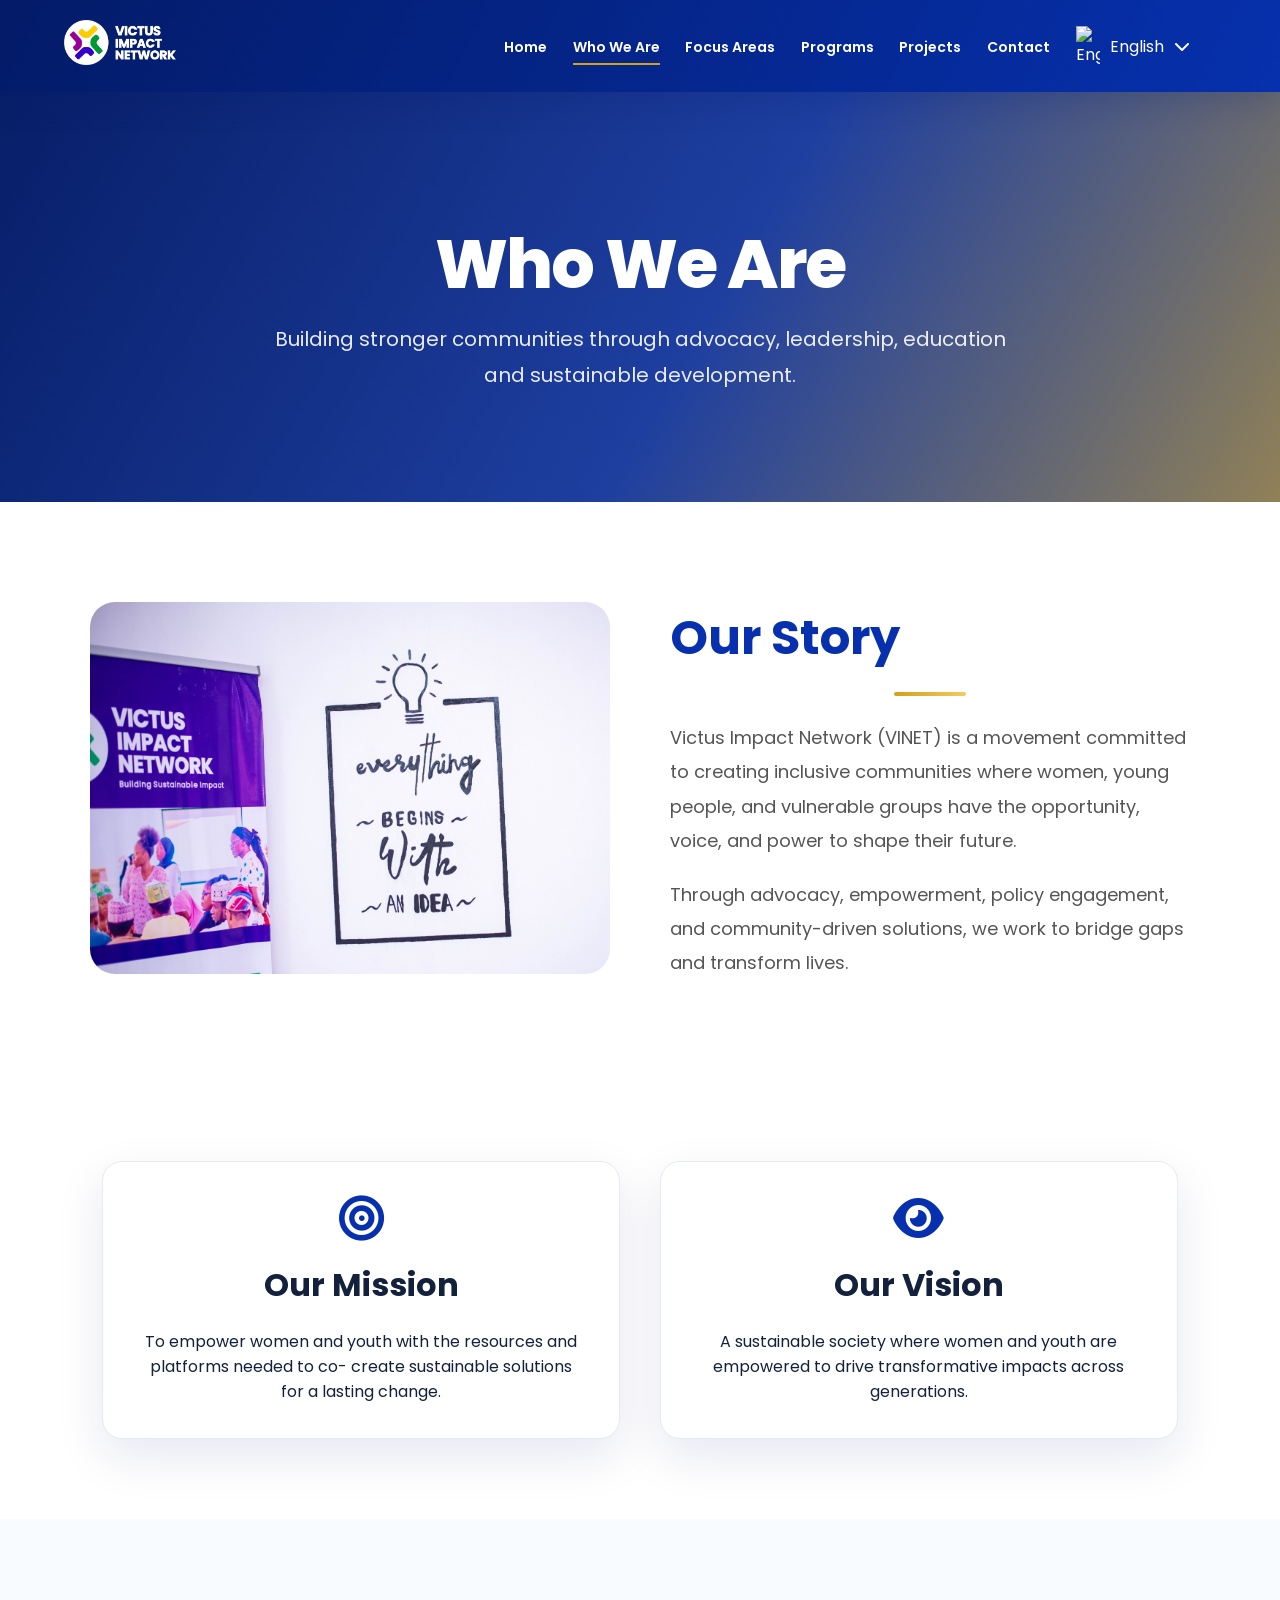
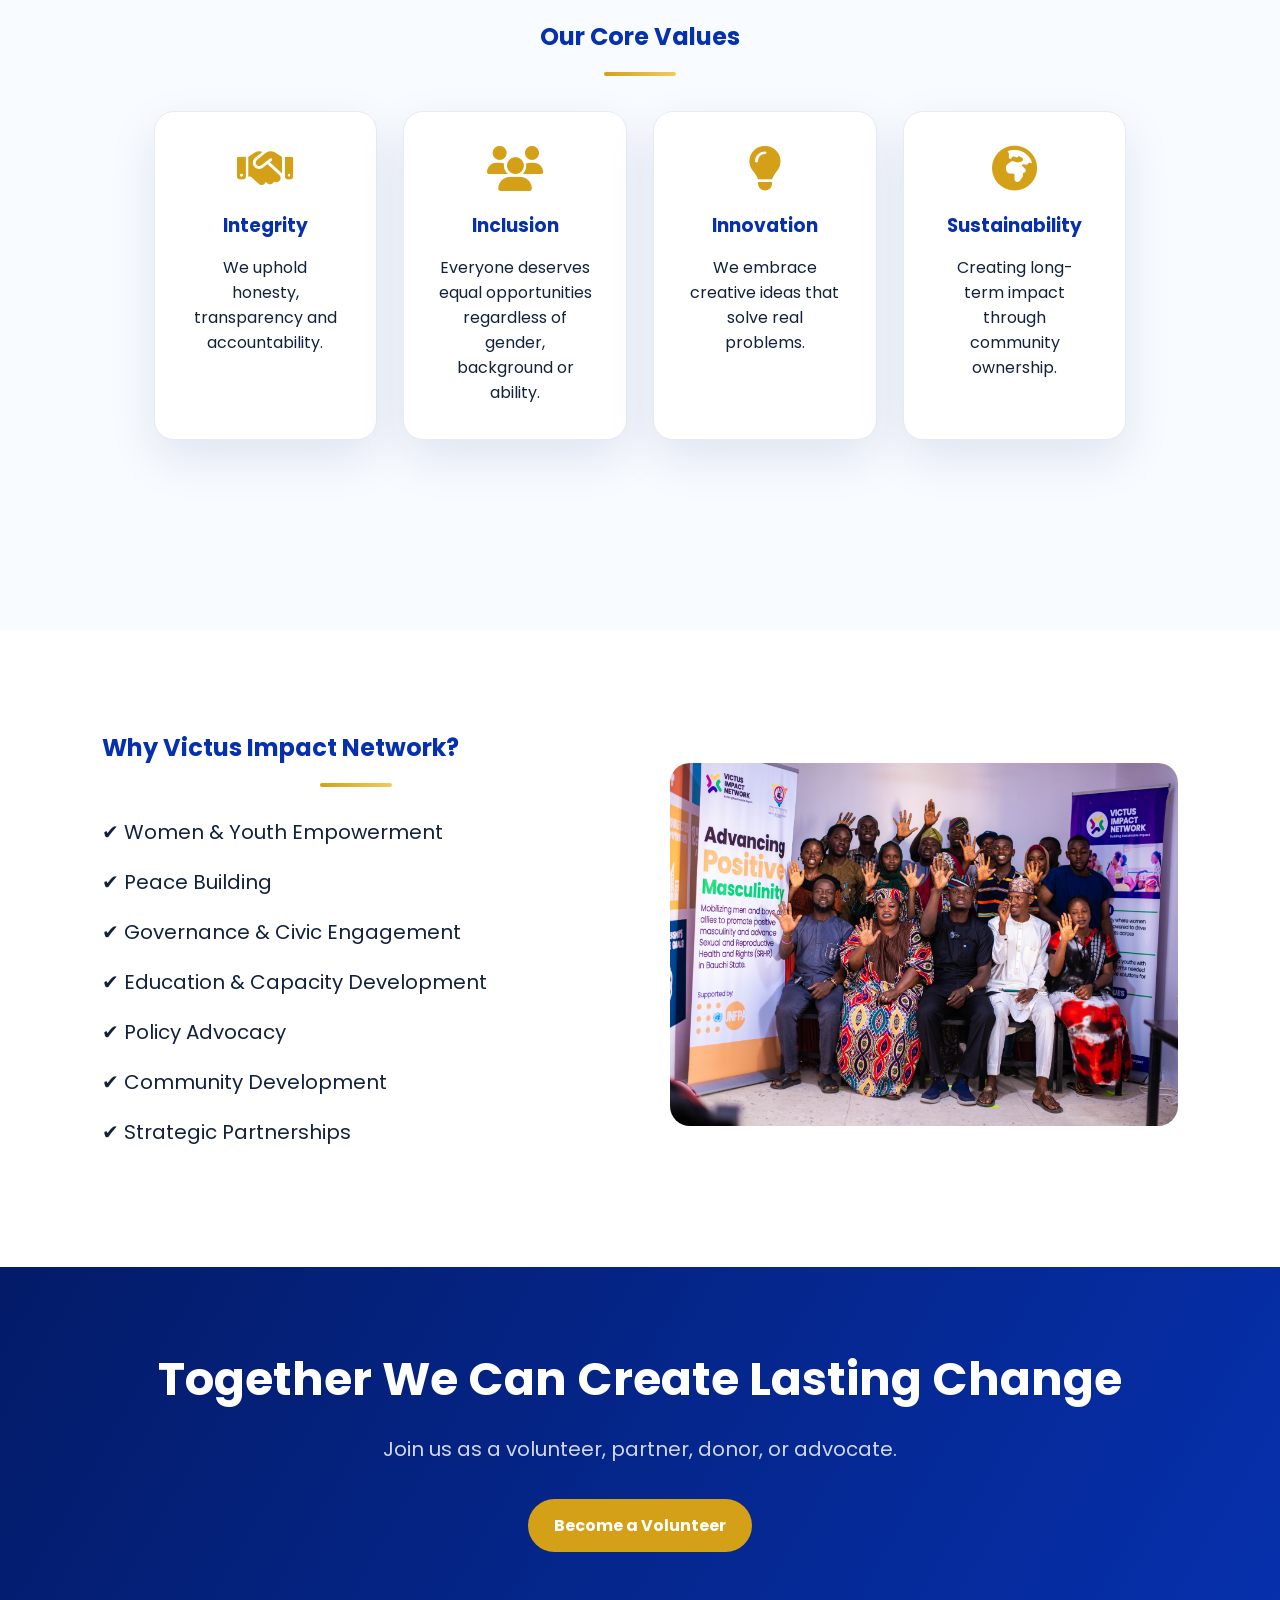
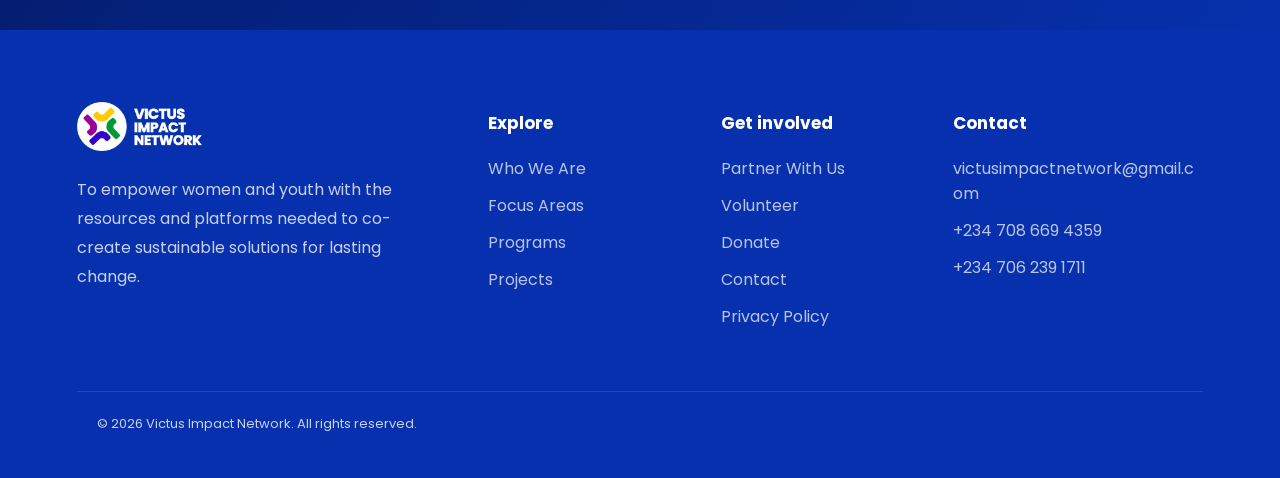
==== about.html @ b8416097 "Add files via upload" ====
<!DOCTYPE html>
<html lang="en">

<head>

<meta charset="UTF-8">

<meta name="viewport" content="width=device-width, initial-scale=1.0">

<title>About Us | Victus Impact Network</title>

<link rel="stylesheet" href="style.css">

<link rel="stylesheet"
href="https://cdnjs.cloudflare.com/ajax/libs/font-awesome/6.5.2/css/all.min.css">

<link href="https://fonts.googleapis.com/css2?family=Poppins:wght@300;400;500;600;700;800&display=swap" rel="stylesheet">

</head>

<body>

<!-- =======================
HEADER
======================= -->

<header>

<nav class="navbar">

<div class="logo">

<a href="index.html">
<img src="images/logo.png" alt="VINET Logo">
</a>

</div>

<ul class="nav-links">

<li><a href="index.html">Home</a></li>

<li><a href="about.html" class="active">Who We Are</a></li>

<li><a href="focus-area.html">Focus Areas</a></li>

<li><a href="programs.html">Programs</a></li>

<li><a href="project.html">Projects</a></li>

<li><a href="contact.html">Contact</a></li>

</ul>

<div class="language-selector">

<div class="current-language">

<img src="https://flagcdn.com/w40/gb.png" alt="English">

<span>English</span>

<i class="fa-solid fa-chevron-down"></i>

</div>

</div>

<div class="mobile-menu">

<span></span>

<span></span>

<span></span>

</div>

</nav>

</header>

<!-- =======================
PAGE HERO
======================= -->

<section class="page-hero">

<div class="hero-overlay">

<h1>Who We Are</h1>

<p>

Building stronger communities through advocacy,

leadership, education and sustainable development.

</p>

</div>

</section>


<section class="about-section">

<div class="about-container">

<div class="about-image">

<img src="images/story.jpg">

</div>

<div class="about-content">

<h2>Our Story</h2>

<div class="title-line"></div>

<p>

Victus Impact Network (VINET) is a movement committed to creating inclusive communities where women, young people, and vulnerable groups have the opportunity, voice, and power to shape their future.

</p>

<p>

Through advocacy, empowerment, policy engagement, and community-driven solutions, we work to bridge gaps and transform lives.

</div>

</div>

</section>

<!-- =======================
MISSION & VISION
======================= -->

<section class="mission-grid">

<div class="mission-card">

<i class="fa-solid fa-bullseye"></i>

<h3>Our Mission</h3>

<p>

To empower women and youth with the resources and platforms needed to co-
create sustainable solutions for a lasting change.

</p>

</div>

<div class="mission-card">

<i class="fa-solid fa-eye"></i>

<h3>Our Vision</h3>

<p>

A sustainable society where women and youth are empowered to drive 
transformative impacts across generations.
</p>

</div>

</section>

<!-- =======================
CORE VALUES
======================= -->

<section class="values">

<h2>Our Core Values</h2>

<div class="title-line"></div>

<div class="value-grid">

<div class="value-card">

<i class="fa-solid fa-handshake"></i>

<h3>Integrity</h3>

<p>

We uphold honesty,

transparency and accountability.

</p>

</div>

<div class="value-card">

<i class="fa-solid fa-users"></i>

<h3>Inclusion</h3>

<p>

Everyone deserves equal opportunities regardless of gender,

background or ability.

</p>

</div>

<div class="value-card">

<i class="fa-solid fa-lightbulb"></i>

<h3>Innovation</h3>

<p>

We embrace creative ideas that solve real problems.

</p>

</div>

<div class="value-card">

<i class="fa-solid fa-earth-africa"></i>

<h3>Sustainability</h3>

<p>

Creating long-term impact through community ownership.

</p>

</div>

</div>

</section>

<!-- =======================
WHY CHOOSE US
======================= -->

<section class="why-us">

<div class="why-left">

<h2>Why Victus Impact Network?</h2>

<div class="title-line"></div>

<ul>

<li>✔ Women & Youth Empowerment</li>

<li>✔ Peace Building</li>

<li>✔ Governance & Civic Engagement</li>

<li>✔ Education & Capacity Development</li>

<li>✔ Policy Advocacy</li>

<li>✔ Community Development</li>

<li>✔ Strategic Partnerships</li>

</ul>

</div>

<div class="why-right">

<img src="images/story2.jpg">

</div>

</section>

<!-- =======================
CALL TO ACTION
======================= -->

<section class="about-cta">

<h2>

Together We Can Create Lasting Change

</h2>

<p>

Join us as a volunteer, partner, donor,

or advocate.

</p>

<a href="volunteer.html" class="btn">

Become a Volunteer

</a>

</section>

<!-- FOOTER -->

<!-- Paste your existing footer here -->

<script src="script.js"></script>

</body>

</html>
---- style.css ----
*{

margin:0;
padding:0;
box-sizing:border-box;
font-family:Poppins,sans-serif;

}


body{

overflow-x:hidden;

}

.header{
    position: absolute;
    top: 0;
    left: 0;
    width: 100%;
    z-index: 1000;
}

.navbar{
    width: 100%;
    max-width: 1400px;
    margin: 0 auto;
    padding: 20px 40px;

    display: grid;
    grid-template-columns: 1fr auto 1fr;
    align-items: center;
    background-color: #0630AD;
  }

/* LOGO */

.logo{
    justify-self: start;
}

.logo img{
    width: 150px;
    height: auto;
    margin-left: 70px;
}

.nav-links{
    display: flex;
    justify-content: center;
    align-items: center;
    gap: 35px;

    list-style: none;
    margin: 0;
    padding: 0;

    justify-self: center;
}

.nav-links a{
    text-decoration: none;
    color: #fff;
    font-size: 17px;
    font-weight: 600;
    transition: .3s;
}

.nav-links a:hover{
    color: #D4A017;
}

.language-selector{
    justify-self: end;
    position: relative;
}

.current-language{

    display:flex;

    align-items:center;

    gap:10px;

    cursor:pointer;

    color:#fff;

}

.current-language img{

    width:24px;

}

.language-menu{

    position:absolute;

    top:45px;

    right:0;

    background:#fff;

    width:170px;

    border-radius:10px;

    display:none;

    overflow:hidden;

    box-shadow:0 10px 25px rgba(0,0,0,.15);

}

.language-menu.show{

    display:block;

}

.language-option{

    display:flex;

    align-items:center;

    gap:10px;

    padding:12px;

    cursor:pointer;

}

.language-option:hover{

    background:#f4f4f4;

}

.language-option img{

    width:24px;

}

/* MOBILE */

.mobile-menu{

    display:none;

    flex-direction:column;

    cursor:pointer;

    gap:5px;

}

.mobile-menu span{

    width:26px;

    height:3px;

    background:#fff;

}

@media (max-width: 992px){

    .navbar{
        display: flex;
        justify-content: space-between;
        align-items: center;
        padding: 15px 20px;
        position: relative;
    }

    /* Logo */

    .logo img{
        width: 65px;
        margin-left:20px;
    }

    /* Hide desktop navigation */

    .nav-links{
        display: none;

        position: absolute;
        top: 100%;
        left: 0;

        width: 100%;

        background: #0630AD;

        flex-direction: column;

        padding: 20px 0;

        gap: 20px;

        z-index: 999;

        margin-left: 40px;
    }

    .nav-links.show{
        display: flex;
    }

    .nav-links li{
        width: 100%;
        text-align: center;
    }

    .nav-links a{
        display: block;
        padding: 10px 0;
        color: white;
    }

    /* Right side */

    .right-nav{
        display: flex;
        align-items: center;
        gap: 15px;
    }

    .language-selector{
        position: relative;
    }

    .current-language{
        display: flex;
        align-items: center;
        gap: 6px;
        color: white;
        font-size: 15px;
    }

    .current-language img{
        width: 22px;
    }

    /* Hamburger */

    .mobile-menu{
        display: flex;
        flex-direction: column;
        gap: 5px;
        cursor: pointer;
    }

    .mobile-menu span{
        width: 28px;
        height: 3px;
        background: white;
        border-radius: 2px;
    }

}

/* HERO */

.hero{

height:100vh;
position:relative;
overflow:hidden;

}


.slide{

position:absolute;

width:100%;
height:100%;

background-size:cover;
background-position:center;

opacity:0;

transition:1s;

}


.slide.active{

opacity:1;

}


.overlay{

height:100%;
width:100%;

background:rgba(0,0,0,.4);

display:flex;
flex-direction:column;
justify-content:center;
align-items:center;

color:white;
text-align:center;

padding:20px;


}


.overlay h1{

font-size:70px;
max-width:700px;
margin-bottom:20px;


}


.overlay p{

font-size:22px;
max-width:650px;
margin-bottom:30px;

}


button{

padding:15px 60px;

border:none;

background:#f5a623;

font-size:18px;
border-radius:5px;

cursor:pointer;

}


.dots{

position:absolute;

bottom:30px;

left:50%;

transform:translateX(-50%);

display:flex;
gap:10px;

}


.dot{

width:15px;
height:15px;

background:white;

border-radius:50%;

opacity:.4;

}


.dot.active{

opacity:1;

}



/* PARTNERS */

.partners{

background:white;
padding:20px 0;

overflow:hidden;

}


.partners-track{

display:flex;

gap:100px;

width:max-content;

animation:scroll 20s linear infinite;

}


.partners-track img{

width:130px;
height:80px;
object-fit:contain;



}

.partner{

background:white;
padding:20px 0;

overflow:hidden;

}


.partner-track{

display:flex;

gap:100px;

width:max-content;

animation:scroll 20s linear infinite;

}


.partner-track img{

width:120px;
height:50px;
margin-top: 15px;
object-fit:contain;

}

.partne{

background:white;
padding:20px 0;

overflow:hidden;

}


.partne-track{

display:flex;

gap:100px;

width:max-content;

animation:scroll 20s linear infinite;

}


.partne-track img{

width:200px;
height:100px;

object-fit:contain;



}

@keyframes scroll{

0%{

transform:translateX(0);

}

100%{

transform:translateX(-50%);

}

}



@media(max-width:768px){

.navbar{

padding:20px;

}

.nav-links{

gap:10px;
font-size:12px;

}


.overlay h1{

font-size:42px;

}


.overlay p{

font-size:16px;

}


.center-logo img{
width:100px;
height: 40px;

}

}

/* MISSION + VISION */


.mission-vision{

padding:80px 30px;
background:#e6ecfd;

display:flex;
flex-direction:column;
gap:50px;

}

.mission-vision h1 {
    max-width: 900px;
    margin: 0 auto;
    font-size: 2.3rem;
    font-weight: 700;
    line-height: 1.3;
    color: #000;
    text-align: center;
}


.mv-card{

position:relative;

width:100%;
max-width:1100px;

margin:auto;

height:500px;

overflow:hidden;

border-radius:40px;

}


.mv-card img{

width:100%;
height:100%;

object-fit:cover;

display:block;

}


.mv-overlay{

position:absolute;

top:0;
left:0;

width:100%;
height:100%;

background:
linear-gradient(
rgba(0,0,0,.15),
rgba(0,0,0,.6)
);

display:flex;

flex-direction:column;

justify-content:flex-end;

padding:50px;

color:white;

}


.mv-overlay h2{

font-size:70px;
font-weight:700;

line-height:1;

margin-bottom:20px;

}


.green-line{

width:260px;
height:8px;

background:rgb(6, 48, 173);

margin-bottom:35px;

border-radius:10px;

}


.mv-overlay p{

font-size:24px;
max-width:700px;

line-height:1.6;

}


/* MOBILE */

@media(max-width:768px){

.mv-card{

height:380px;

border-radius:30px;

}

.mv-overlay{

padding:30px;

}

.mv-overlay h2{

font-size:45px;

}

.green-line{

width:120px;
height:6px;

}

.mv-overlay p{

font-size:18px;

}

}

*{
    margin:0;
    padding:0;
    box-sizing:border-box;
}

body{
    font-family:Arial, sans-serif;
}

/* PROGRAM THRUST */

.program-thrust{

background:rgb(6, 48, 173);

padding:100px 40px;

}


.program-header{

text-align:center;
margin-bottom:70px;

}


.program-header h1{

font-size:70px;
color:white;
font-weight:700;

}


.home-program-grid{

display:grid;

grid-template-columns:
repeat(auto-fit,minmax(250px,1fr));

gap:10px;

max-width:1300px;

margin:auto;

}


.home-program-card{

position:relative;

height:450px;

overflow:visible;

padding-bottom:60px;

}


.home-program-card img{

width:100%;
height:100%;
border-radius: 30px;

object-fit:cover;

display:block;

transition:.5s;

}


.home-program-card:hover img{

transform:scale(1.05);

}


.home-program-overlay{

position:absolute;

top:0;
left:0;

width:100%;
height:100%;
border-radius: 30px;

background:
linear-gradient(
rgba(0, 0, 0, 0.15),
rgba(148, 13, 202, 0.445)
);

display:flex;

flex-direction:column;

justify-content:center;
align-items:center;

text-align:center;

padding:30px;

color:white;

}

.home-program-overlay h2{

font-size:40px;
line-height:1.2;
font-weight:700;
border-color: black;
border-width: 10px;

margin-bottom:20px;

}


.small-line{

width:70px;
height:6px;

background:rgb(6, 48, 173);

border-radius:10px;

}


.home-program-icon{

position:absolute;

bottom:-45px;
left:50%;

transform:translateX(-50%);

width:95px;
height:95px;

border-radius:50%;

display:flex;
justify-content:center;
align-items:center;

font-size:40px;
color:white;

border:3px solid white;

z-index:20;

box-shadow:0 10px 25px rgba(0,0,0,.25);

animation:floatOnce 2.5s ease-in-out 1;

}

@keyframes floatOnce{

0%{

transform:
translateX(-50%)
translateY(40px);

opacity:0;

}

40%{

transform:
translateX(-50%)
translateY(-12px);

opacity:1;

}

70%{

transform:
translateX(-50%)
translateY(5px);

}

100%{

transform:
translateX(-50%)
translateY(0);

opacity:1;

}

}


.sky{

background:rgb(11, 96, 129);

}

.orange{

background:rgb(214, 101, 9);

}

.purple{

background:rgb(153, 14, 55);

}

.bluee{

background:rgb(1, 53, 1);

}



/* MOBILE */

@media(max-width:768px){

.program-thrust{

padding:80px 20px;

}

.program-header h1{

font-size:75px;

}

.program-card{

height:500px;

}

.program-overlay h2{

font-size:40px;

}

.program-icon{

width:75px;
height:75px;

font-size:30px;

}

}


/* =========================
    TEAM SECTION
========================== */

.team-section{
  padding:90px 0;
  background:#e6ecfd;
}

/* HEADER */

.section-header{
  text-align:center;
  max-width:700px;
  margin:0 auto 60px;
}

.sub-title{
  color:#f5a623;
  font-size:15px;
  font-weight:700;
  letter-spacing:2px;
  margin-bottom:12px;
}

.main-title{
  font-size:52px;
  font-weight:800;
  color:rgb(6, 48, 173);
  margin-bottom:15px;
}

.title-line{
  width:80px;
  height:4px;
  background:#f5a623;
  margin:0 auto 20px;
  border-radius:20px;
}

.section-description{
  color:black;
  line-height:1.8;
  font-size:17px;
}

/* =========================
    TEAM GRID
========================== */

.team-grid{
  display:grid;

  grid-template-columns:repeat(3, 1fr);

  gap:35px;
}

/* =========================
    TEAM CARD
========================== */

.team-card{

  background:#fff;

  padding:35px 25px;

  border:1.5px solid #e8e8e8;

  border-radius:18px;

  text-align:center;

  transition:0.4s ease;

  box-shadow:0 5px 20px rgba(0,0,0,0.03);
}

.team-card:hover{

  transform:translateY(-10px);

  border-color:#f5a623;

  box-shadow:0 15px 40px rgba(0,0,0,0.08);
}

/* =========================
    TEAM IMAGE
========================== */

.team-image{

  width:170px;
  height:170px;

  margin:0 auto 25px;

  border-radius:50%;

  overflow:hidden;

  border:5px solid #f1f1f1;

  transition:0.4s;
}

.team-card:hover .team-image{
  border-color:#f5a623;
}

.team-image img{

  width:100%;
  height:100%;

  object-fit:cover;

  transition:0.4s;
}

.team-card:hover img{
  transform:scale(1.08);
}

/* =========================
    TEAM TEXT
========================== */

.team-card h3{

  font-size:26px;

  font-weight:700;

  color:rgb(6, 48, 173);

  margin-bottom:10px;
}

.team-card p{

  color:#777;

  font-size:16px;
}

/* =========================
    RESPONSIVE DESIGN
========================== */

/* TABLETS */

@media(max-width:992px){

  .team-grid{

    grid-template-columns:repeat(2, 1fr);

  }

  .main-title{
    font-size:42px;
  }

}

/* MOBILE */

@media(max-width:768px){

  .team-section{
    padding:70px 0;
  }

  .team-grid{

    grid-template-columns:1fr;

    gap:20px;
  }

  .main-title{
    font-size:36px;
  }

  .section-description{
    font-size:15px;
    padding:0 10px;
  }

  .team-card{

    padding:30px 20px;
  }

  .team-image{

    width:140px;
    height:140px;
  }

  .team-card h3{
    font-size:22px;
  }

}

/* EXTRA SMALL DEVICES */

@media(max-width:480px){

  .main-title{
    font-size:30px;
  }

  .team-image{
    width:120px;
    height:120px;
  }

}

/* =========================
   IMPACT STATS
========================= */

.stats{
    padding: 80px 20px;
    background: #F9FAFB;
}
.section-title{
    text-align: center;
    font-size: 48px;
    font-weight: 700;
    color: #0630AD;
    margin-bottom: 20px;
}

.blue-line{
    width: 120px;
    height: 5px;
    background: #0630AD;
    border-radius: 10px;
    margin: 0 auto 60px auto;
}
.stats-grid{
    max-width: 1200px;
    margin: auto;

    display: grid;
    grid-template-columns: repeat(4, 1fr);
    gap: 30px;
}

.stat-box{
    text-align: center;
    color: black;
}

.stat-box h2{
    font-size: 4rem;
    font-weight: 700;
    color: rgb(1, 53, 1);
    margin-bottom: 10px;
}

.stat-box p{
    font-size: 18px;
    line-height: 1.5;
}
@media (max-width:768px){

    .stats h2{
        font-size:36px;
        margin-bottom:40px;
    }

}
@media(max-width:768px){

    .stats-grid{
        grid-template-columns: repeat(2, 1fr);
        gap: 25px;
    }

    .stat-box h2{
        font-size: 3rem;
    }

}

@media(max-width:480px){

    .stats-grid{
        grid-template-columns: 1fr;
    }

}

    /* FOOTER */

.footer{

background:rgb(6, 48, 173);

padding-top:100px;

color:white;

}


.footer-container{

display:grid;

grid-template-columns:
2fr 1fr 1fr 1fr;

gap:40px;

padding:0 60px 80px;

}


.footer-brand img{

width:140px;

margin-bottom:30px;

}


.footer-brand p{

font-size:18px;
line-height:1.6;

margin-bottom:30px;

max-width:500px;
justify-content: center;

}


.social-icons{

display:flex;

gap:15px;

margin-bottom:40px;

}


.social-icons a{

width:55px;
height:55px;

border:2px solid rgb(233, 229, 10);

border-radius:50%;

display:flex;
justify-content:center;
align-items:center;

text-decoration:none;

color:white;

font-size:22px;

transition:.3s;

}


.social-icons a:hover{

background:rgb(6, 48, 173);
color:white;

transform:translateY(-5px);

}


.footer-email{

display:inline-block;

font-size:18px;

margin-bottom:40px;

color:white;

}


.footer-address{

font-size:18px;

line-height:1.7;

}


.footer-links{

display:flex;

flex-direction:column;

gap:18px;

}


.footer-links h3{

color:white;

font-size:25px;

margin-bottom:20px;

}


.footer-links a{

text-decoration:none;

font-size:18px;

color:white;

transition:.3s;

}


.footer-links a:hover{

padding-left:10px;
color:black;

}


.footer-bottom{

border-top:1px solid #d5d5d5;

padding:20px;

text-align:center;

font-size:18px;

}



/* MOBILE */

@media(max-width:900px){

.footer-container{

grid-template-columns:1fr;

padding:0 30px 60px;

}


.footer-links h2{

font-size:32px;

}


.footer-links a{

font-size:20px;

}


.footer-brand p{

font-size:18px;

}

}

/* =========================
ABOUT HERO
========================= */

.page-hero{

height:60vh;

background:

linear-gradient(rgba(0,0,0,.55),rgba(0,0,0,.55)),
url(images/about-banner.jpg);

background-size:cover;

background-position:center;

display:flex;

justify-content:center;

align-items:center;

text-align:center;

color:white;

}

.hero-overlay h1{

font-size:65px;

font-weight:800;

margin-bottom:15px;

}

.hero-overlay p{

font-size:22px;

max-width:750px;

margin:auto;

line-height:1.7;

}

/* =========================
ABOUT
========================= */

.about-section{

padding:100px 8%;

}

.about-container{

display:grid;

grid-template-columns:1fr 1fr;

gap:60px;

align-items:center;

}

.about-image img{

width:100%;

border-radius:25px;

}

.about-content h2{

font-size:48px;

color:#0630AD;

margin-bottom:10px;

}

.about-content p{

margin-top:20px;

font-size:18px;

line-height:1.9;

color:#555;

}

/* =========================
MISSION
========================= */

.mission-grid{

padding:80px 8%;

display:grid;

grid-template-columns:repeat(2,1fr);

gap:40px;

}

.mission-card{

background:white;

padding:45px;

text-align:center;

border-radius:20px;

box-shadow:0 8px 30px rgba(0,0,0,.08);

transition:.4s;

}

.mission-card:hover{

transform:translateY(-10px);

}

.mission-card i{

font-size:45px;

color:#0630AD;

margin-bottom:20px;

}

.mission-card h3{

font-size:32px;

margin-bottom:20px;

}

/* =========================
VALUES
========================= */

.values{

padding:100px 8%;

background:#f8fbff;

text-align:center;

}

.value-grid{

display:grid;

grid-template-columns:repeat(4,1fr);

gap:30px;

margin-top:60px;

}

.value-card{

background:white;

padding:40px;

border-radius:20px;

transition:.4s;

}

.value-card:hover{

transform:translateY(-8px);

}

.value-card i{

font-size:45px;

color:#D4A017;

margin-bottom:20px;

}

.value-card h3{

margin-bottom:15px;

}

/* =========================
WHY US
========================= */

.why-us{

padding:100px 8%;

display:grid;

grid-template-columns:1fr 1fr;

gap:60px;

align-items:center;

}

.why-right img{

width:100%;

border-radius:20px;

}

.why-left ul{

margin-top:30px;

}

.why-left li{

font-size:20px;

margin-bottom:20px;

list-style:none;

}

/* =========================
CTA
========================= */

.about-cta{

padding:90px;

background:#0630AD;

color:white;

text-align:center;

}

.about-cta h2{

font-size:50px;

margin-bottom:20px;

}

.about-cta p{

font-size:20px;

margin-bottom:35px;

}

.about-cta .btn{

display:inline-block;

padding:16px 40px;

background:#D4A017;

color:white;

text-decoration:none;

border-radius:40px;

font-weight:600;

}

/* =========================
RESPONSIVE
========================= */

@media(max-width:992px){

.about-container,

.mission-grid,

.value-grid,

.why-us{

grid-template-columns:1fr;

}

.hero-overlay h1{

font-size:45px;

}

}

/* ===========================
FOCUS HERO
=========================== */

.focus-hero{

background:
linear-gradient(rgba(0,0,0,.55),rgba(0,0,0,.55)),
url(images/focus-banner.jpg);

background-size:cover;
background-position:center;

}

/* ===========================
INTRO
=========================== */

.focus-intro{

padding:100px 8%;
text-align:center;

}

.focus-intro h2{

font-size:48px;
color:#0630AD;

margin-bottom:20px;

}

.focus-intro p{

max-width:850px;

margin:auto;

font-size:19px;

line-height:1.8;

color:#666;

}

/* ===========================
FOCUS GRID
=========================== */

.focus-grid{

padding:80px 8%;

display:grid;

grid-template-columns:repeat(2,1fr);

gap:35px;

}

.focus-card{

background:white;

padding:50px;

border-radius:20px;

text-align:center;

box-shadow:0 8px 25px rgba(0,0,0,.08);

transition:.4s;

}

.focus-card:hover{

transform:translateY(-10px);

}

.focus-icon{

width:95px;
height:95px;

margin:auto;

background:#0630AD;

border-radius:50%;

display:flex;

justify-content:center;
align-items:center;

margin-bottom:25px;

}

.focus-icon i{

font-size:40px;

color:white;

}

.focus-card h3{

font-size:30px;

margin-bottom:20px;

color:#0630AD;

}

.focus-card p{

font-size:17px;

line-height:1.8;

color:#666;

}

/* ===========================
IMPACT
=========================== */

.focus-impact{

padding:100px 8%;

display:grid;

grid-template-columns:1fr 1fr;

gap:60px;

align-items:center;

}

.impact-left img{

width:100%;

border-radius:20px;

}

.impact-right h2{

font-size:46px;

color:#0630AD;

}

.impact-right p{

margin:30px 0;

line-height:1.8;

}

.impact-right ul{

padding-left:20px;

}

.impact-right li{

margin-bottom:15px;

font-size:18px;

}

/* ===========================
RESPONSIVE
=========================== */

@media(max-width:992px){

.focus-grid{

grid-template-columns:1fr;

}

.focus-impact{

grid-template-columns:1fr;

}

}

/*========================================
PROGRAM HERO
=========================================*/

.program-hero{
    height:65vh;
    background:
    linear-gradient(rgba(0,0,0,.55),rgba(0,0,0,.55)),
    url("images/program-banner.jpg");

    background-size:cover;
    background-position:center;
    background-repeat:no-repeat;

    display:flex;
    justify-content:center;
    align-items:center;
    text-align:center;

    color:#fff;
}

.program-hero .overlay{
    width:90%;
    max-width:900px;
}

.program-hero h1{

    font-size:60px;

    font-weight:700;

    margin-bottom:20px;
}

.program-hero p{

    font-size:22px;

    line-height:1.8;
}


/*========================================
INTRO
=========================================*/

.program-intro{

    padding:90px 8%;

    text-align:center;

    background:#fff;
}

.program-intro h2{

    font-size:46px;

    color:#0630AD;

    margin-bottom:15px;
}

.program-intro p{

    max-width:900px;

    margin:auto;

    color:#666;

    font-size:18px;

    line-height:1.9;
}


/*========================================
PROGRAM GRID
=========================================*/

.program-grid{

    width:90%;

    max-width:1300px;

    margin:auto;

    padding-bottom:100px;

    display:grid;

    grid-template-columns:repeat(3,1fr);

    gap:35px;
}


/*========================================
PROGRAM CARD
=========================================*/

.program-card{

    background:#fff;

    border-radius:18px;

    overflow:hidden;

    box-shadow:0 12px 35px rgba(0,0,0,.08);

    transition:.4s ease;
}

.program-card:hover{

    transform:translateY(-10px);

    box-shadow:0 20px 45px rgba(0,0,0,.15);
}

.program-card img{

    width:100%;

    height:240px;

    object-fit:cover;
}

.program-info{

    padding:30px;
}

.program-info h3{

    color:#0630AD;

    font-size:28px;

    margin-bottom:15px;
}

.program-info p{

    color:#666;

    line-height:1.8;

    font-size:16px;
}


/*========================================
WHY PROGRAMS
=========================================*/

.why-programs{

    width:90%;

    max-width:1300px;

    margin:100px auto;

    display:grid;

    grid-template-columns:1fr 1fr;

    gap:60px;

    align-items:center;
}

.why-image img{

    width:100%;

    border-radius:20px;
}

.why-text h2{

    font-size:45px;

    color:#0630AD;

    margin-bottom:15px;
}

.why-text p{

    margin:30px 0;

    line-height:1.9;

    color:#666;

    font-size:18px;
}

.why-text ul{

    list-style:none;

    padding:0;
}

.why-text li{

    margin-bottom:20px;

    font-size:18px;

    color:#444;
}

.why-text i{

    color:#D4A017;

    margin-right:10px;
}


/*========================================
CTA
=========================================*/

.program-cta{

    background:#0630AD;

    padding:90px 20px;

    text-align:center;

    color:#fff;
}

.program-cta h2{

    font-size:48px;

    margin-bottom:20px;
}

.program-cta p{

    font-size:20px;

    margin-bottom:40px;

    line-height:1.8;
}

.cta-btn{

    display:inline-block;

    background:#D4A017;

    color:#fff;

    text-decoration:none;

    padding:16px 40px;

    border-radius:50px;

    font-size:17px;

    font-weight:600;

    transition:.3s;
}

.cta-btn:hover{

    background:#b8860b;

    transform:translateY(-3px);
}


/*========================================
TITLE LINE
=========================================*/

.title-line{

    width:90px;

    height:4px;

    background:#D4A017;

    margin:20px auto 40px;

    border-radius:20px;
}


/*========================================
TABLET
=========================================*/

@media(max-width:992px){

.program-grid{

grid-template-columns:repeat(2,1fr);

}

.why-programs{

grid-template-columns:1fr;

}

.program-hero h1{

font-size:46px;

}

.program-hero p{

font-size:18px;

}

}


/*========================================
PHONE
=========================================*/

@media(max-width:768px){

.program-grid{

grid-template-columns:1fr;

gap:25px;

}

.program-intro{

padding:70px 20px;

}

.program-intro h2{

font-size:34px;

}

.program-card img{

height:220px;

}

.program-info{

padding:25px;

}

.program-info h3{

font-size:24px;

}

.program-hero{

height:55vh;

}

.program-hero h1{

font-size:36px;

}

.program-hero p{

font-size:16px;

}

.why-programs{

margin:70px auto;

gap:35px;

}

.why-text h2{

font-size:34px;

}

.program-cta{

padding:70px 20px;

}

.program-cta h2{

font-size:34px;

}

.program-cta p{

font-size:17px;

}

}

/*==================================================
PROJECT HERO
==================================================*/

.project-hero{

    height:65vh;

    background:
    linear-gradient(rgba(0,0,0,.60),rgba(0,0,0,.60)),
    url("images/projects-banner.jpg");

    background-size:cover;
    background-position:center;
    background-repeat:no-repeat;

    display:flex;
    justify-content:center;
    align-items:center;

    text-align:center;

    color:#fff;
}

.project-hero h1{

    font-size:65px;
    font-weight:700;

    margin-bottom:20px;
}

.project-hero p{

    font-size:22px;
    max-width:700px;
    line-height:1.8;
}


/*==================================================
INTRODUCTION
==================================================*/

.project-intro{

    padding:90px 8%;

    text-align:center;

    background:#fff;
}

.project-intro h2{

    font-size:46px;

    color:#0630AD;

    margin-bottom:15px;
}

.project-intro p{

    max-width:850px;

    margin:auto;

    line-height:1.9;

    color:#666;

    font-size:18px;
}


/*==================================================
FILTER BUTTONS
==================================================*/

.project-filter{

    display:flex;

    justify-content:center;

    gap:20px;

    flex-wrap:wrap;

    margin-bottom:70px;
}

.project-filter button{

    border:none;

    padding:14px 28px;

    border-radius:40px;

    cursor:pointer;

    font-size:16px;

    background:#f1f1f1;

    transition:.3s;
}

.project-filter button:hover{

    background:#0630AD;

    color:white;
}

.project-filter .active{

    background:#0630AD;

    color:#fff;
}


/*==================================================
PROJECT GRID
==================================================*/

.project-grid{

    width:90%;

    max-width:1350px;

    margin:auto;

    display:grid;

    grid-template-columns:repeat(auto-fit,minmax(350px,1fr));

    gap:35px;

    padding-bottom:100px;
}


/*==================================================
PROJECT CARD
==================================================*/

.project-card{

    background:#fff;

    border-radius:18px;

    overflow:hidden;

    box-shadow:0 15px 35px rgba(0,0,0,.08);

    transition:.4s;
}

.project-card:hover{

    transform:translateY(-12px);

    box-shadow:0 20px 50px rgba(0,0,0,.15);
}

.project-card img{

    width:100%;

    height:250px;

    object-fit:cover;
}

.project-info{

    padding:30px;
}

.project-info h3{

    margin:20px 0 15px;

    color:#0630AD;

    font-size:28px;
}

.project-info p{

    color:#666;

    line-height:1.8;
}

.project-footer{

    display:flex;

    justify-content:space-between;

    margin-top:30px;

    color:#777;

    font-size:15px;
}


/*==================================================
BADGES
==================================================*/

.badge{

    display:inline-block;

    padding:8px 18px;

    border-radius:30px;

    font-size:14px;

    font-weight:600;

    color:white;
}

.completed{

    background:#28a745;
}

.ongoing{

    background:#007bff;
}

.upcoming{

    background:#D4A017;
}


/*==================================================
SUCCESS STORY
==================================================*/

.success-story{

    width:90%;

    max-width:1350px;

    margin:100px auto;

    display:grid;

    grid-template-columns:1fr 1fr;

    gap:60px;

    align-items:center;
}

.story-image img{

    width:100%;

    border-radius:20px;

    box-shadow:0 15px 35px rgba(0,0,0,.12);
}

.story-text h2{

    font-size:45px;

    color:#0630AD;
}

.story-text h3{

    margin:25px 0;

    color:#D4A017;

    font-size:30px;
}

.story-text p{

    line-height:1.9;

    color:#666;

    margin-bottom:30px;
}

.story-text ul{

    list-style:none;

    padding:0;
}

.story-text li{

    margin-bottom:18px;

    font-size:18px;

    color:#444;
}


/*==================================================
IMPACT SECTION
==================================================*/

.project-impact{

    background:#0630AD;

    color:white;

    padding:90px 8%;

    display:grid;

    grid-template-columns:repeat(4,1fr);

    gap:30px;

    text-align:center;
}

.impact-box{

    background:rgba(255,255,255,.08);

    padding:40px 20px;

    border-radius:18px;
}

.impact-box h2{

    font-size:50px;

    color:#D4A017;

    margin-bottom:15px;
}

.impact-box p{

    font-size:18px;
}


/*==================================================
CTA
==================================================*/

.project-cta{

    text-align:center;

    padding:100px 20px;

    background:#fff;
}

.project-cta h2{

    font-size:48px;

    color:#0630AD;

    margin-bottom:20px;
}

.project-cta p{

    font-size:20px;

    color:#666;

    margin-bottom:40px;
}

.project-cta a{

    display:inline-block;

    padding:18px 45px;

    background:#0630AD;

    color:#fff;

    border-radius:50px;

    text-decoration:none;

    font-size:18px;

    transition:.3s;
}

.project-cta a:hover{

    background:#D4A017;
}


/*==================================================
TITLE LINE
==================================================*/

.title-line{

    width:90px;

    height:4px;

    background:#D4A017;

    margin:20px auto 40px;

    border-radius:20px;
}


/*==================================================
TABLET
==================================================*/

@media(max-width:992px){

.project-grid{

grid-template-columns:repeat(2,1fr);

}

.success-story{

grid-template-columns:1fr;

}

.project-impact{

grid-template-columns:repeat(2,1fr);

}

.project-hero h1{

font-size:48px;

}

}


/*==================================================
PHONE
==================================================*/

@media(max-width:768px){

.project-grid{

grid-template-columns:1fr;

}

.project-filter{

gap:10px;

padding:0 15px;

}

.project-filter button{

padding:12px 20px;

font-size:14px;

}

.project-impact{

grid-template-columns:1fr;

}

.project-hero{

height:55vh;

}

.project-hero h1{

font-size:38px;

}

.project-hero p{

font-size:17px;

}

.project-intro{

padding:70px 20px;

}

.project-intro h2{

font-size:34px;

}

.story-text h2{

font-size:34px;

}

.project-cta h2{

font-size:34px;

}

}

/*=========================================
NEWS HERO
=========================================*/

.news-hero{
    height:60vh;
    background:
    linear-gradient(rgba(0,0,0,.6),rgba(0,0,0,.6)),
    url("images/news-banner.jpg");

    background-size:cover;
    background-position:center;
    display:flex;
    justify-content:center;
    align-items:center;
    text-align:center;
    color:#fff;
}

.news-hero h1{
    font-size:60px;
    font-weight:700;
    margin-bottom:20px;
}

.news-hero p{
    font-size:20px;
    max-width:700px;
    margin:auto;
    line-height:1.8;
}

/*=========================================
FEATURED NEWS
=========================================*/

.featured-news{
    width:90%;
    max-width:1300px;
    margin:90px auto;
    display:grid;
    grid-template-columns:1.2fr 1fr;
    gap:50px;
    align-items:center;
}

.featured-image img{
    width:100%;
    border-radius:20px;
    box-shadow:0 15px 40px rgba(0,0,0,.15);
}

.featured-content{
    padding:20px;
}

.news-date{
    display:inline-block;
    background:#D4A017;
    color:#fff;
    padding:8px 18px;
    border-radius:30px;
    font-size:14px;
    margin-bottom:20px;
}

.featured-content h2{
    font-size:40px;
    color:#0630AD;
    margin-bottom:20px;
    line-height:1.4;
}

.featured-content p{
    font-size:17px;
    line-height:1.9;
    color:#666;
}

/*=========================================
LATEST NEWS
=========================================*/

.latest-news{
    width:90%;
    max-width:1300px;
    margin:100px auto;
    text-align:center;
}

.latest-news h2{
    font-size:46px;
    color:#0630AD;
    margin-bottom:10px;
}

.news-grid{
    margin-top:60px;
    display:grid;
    grid-template-columns:repeat(3,1fr);
    gap:35px;
}

/*=========================================
NEWS CARD
=========================================*/

.news-card{
    background:#fff;
    border-radius:18px;
    overflow:hidden;
    box-shadow:0 12px 30px rgba(0,0,0,.08);
    transition:.4s;
}

.news-card:hover{
    transform:translateY(-10px);
    box-shadow:0 20px 45px rgba(0,0,0,.15);
}

.news-card img{
    width:100%;
    height:240px;
    object-fit:cover;
}

.news-content{
    padding:30px;
    text-align:left;
}

.news-content span{
    color:#D4A017;
    font-size:14px;
    font-weight:600;
}

.news-content h3{
    margin:15px 0;
    font-size:25px;
    color:#0630AD;
}

.news-content p{
    line-height:1.8;
    color:#666;
}

/*=========================================
NEWSLETTER
=========================================*/

.newsletter-news{
    margin:120px auto;
    width:90%;
    max-width:900px;
    background:#0630AD;
    border-radius:20px;
    padding:70px;
    text-align:center;
    color:#fff;
}

.newsletter-news h2{
    font-size:42px;
    margin-bottom:20px;
}

.newsletter-news p{
    font-size:18px;
    line-height:1.8;
    margin-bottom:40px;
}

.newsletter-news form{
    display:flex;
    justify-content:center;
    flex-wrap:wrap;
    gap:15px;
}

.newsletter-news input{
    width:420px;
    max-width:100%;
    padding:16px 20px;
    border:none;
    border-radius:50px;
    font-size:16px;
    outline:none;
}

.newsletter-news button{
    padding:16px 35px;
    background:#D4A017;
    color:#fff;
    border:none;
    border-radius:50px;
    cursor:pointer;
    font-size:16px;
    transition:.3s;
}

.newsletter-news button:hover{
    background:#b8860b;
}

/*=========================================
TITLE LINE
=========================================*/

.title-line{
    width:90px;
    height:4px;
    background:#D4A017;
    margin:20px auto;
    border-radius:20px;
}

/*=========================================
TABLET
=========================================*/

@media(max-width:992px){

.featured-news{
    grid-template-columns:1fr;
}

.news-grid{
    grid-template-columns:repeat(2,1fr);
}

.news-hero h1{
    font-size:46px;
}

.featured-content h2{
    font-size:34px;
}

}

/*=========================================
MOBILE
=========================================*/

@media(max-width:768px){

.news-hero{
    height:50vh;
}

.news-hero h1{
    font-size:36px;
}

.news-hero p{
    font-size:16px;
    padding:0 20px;
}

.featured-news{
    margin:70px auto;
}

.news-grid{
    grid-template-columns:1fr;
}

.latest-news h2{
    font-size:34px;
}

.news-card img{
    height:220px;
}

.news-content h3{
    font-size:22px;
}

.newsletter-news{
    padding:50px 25px;
}

.newsletter-news h2{
    font-size:32px;
}

.newsletter-news p{
    font-size:16px;
}

.newsletter-news form{
    flex-direction:column;
}

.newsletter-news input{
    width:100%;
}

.newsletter-news button{
    width:100%;
}

}

/*====================================================
EVENTS HERO
====================================================*/

.events-hero{

    height:65vh;

    background:
    linear-gradient(rgba(0,0,0,.60),rgba(0,0,0,.60)),
    url("images/events-banner.jpg");

    background-size:cover;
    background-position:center;
    background-repeat:no-repeat;

    display:flex;
    justify-content:center;
    align-items:center;

    text-align:center;

    color:#fff;
}

.events-hero h1{

    font-size:65px;

    font-weight:700;

    margin-bottom:20px;

}

.events-hero p{

    font-size:20px;

    max-width:700px;

    margin:auto;

    line-height:1.8;

}


/*====================================================
FEATURED EVENT
====================================================*/

.featured-event{

    width:90%;

    max-width:1300px;

    margin:100px auto;

    display:grid;

    grid-template-columns:1fr 1fr;

    gap:60px;

    align-items:center;

}

.event-image img{

    width:100%;

    border-radius:20px;

    box-shadow:0 15px 40px rgba(0,0,0,.12);

}

.event-details h2{

    font-size:42px;

    color:#0630AD;

    margin:20px 0;

}

.event-date{

    display:inline-block;

    background:#D4A017;

    color:#fff;

    padding:10px 20px;

    border-radius:30px;

    font-weight:600;

}

.event-details p{

    line-height:1.9;

    color:#666;

    margin-bottom:25px;

}

.event-details ul{

    list-style:none;

    padding:0;

    margin-bottom:35px;

}

.event-details li{

    margin-bottom:18px;

    font-size:17px;

    color:#444;

}

.event-details i{

    color:#0630AD;

    margin-right:12px;

}

.event-btn{

    display:inline-block;

    padding:16px 35px;

    background:#0630AD;

    color:#fff;

    text-decoration:none;

    border-radius:50px;

    transition:.3s;

}

.event-btn:hover{

    background:#D4A017;

}


/*====================================================
UPCOMING EVENTS
====================================================*/

.upcoming-events{

    width:90%;

    max-width:1300px;

    margin:100px auto;

    text-align:center;

}

.upcoming-events h2{

    font-size:46px;

    color:#0630AD;

}

.events-grid{

    display:grid;

    grid-template-columns:repeat(3,1fr);

    gap:35px;

    margin-top:60px;

}


/*====================================================
EVENT CARD
====================================================*/

.event-card{

    background:#fff;

    padding:40px 30px;

    border-radius:20px;

    box-shadow:0 12px 35px rgba(0,0,0,.08);

    transition:.4s;

    position:relative;

}

.event-card:hover{

    transform:translateY(-10px);

    box-shadow:0 20px 45px rgba(0,0,0,.15);

}

.event-day{

    width:90px;

    height:90px;

    background:#0630AD;

    color:#fff;

    border-radius:18px;

    display:flex;

    flex-direction:column;

    justify-content:center;

    align-items:center;

    margin:auto;

    font-size:30px;

    font-weight:700;

}

.event-day span{

    font-size:15px;

    margin-top:5px;

}

.event-card h3{

    margin:30px 0 15px;

    color:#0630AD;

    font-size:28px;

}

.event-card p{

    color:#666;

    line-height:1.8;

}


/*====================================================
TIMELINE
====================================================*/

.timeline-section{

    width:90%;

    max-width:1100px;

    margin:120px auto;

    text-align:center;

}

.timeline-section h2{

    font-size:46px;

    color:#0630AD;

}

.timeline{

    position:relative;

    margin-top:70px;

}

.timeline::before{

    content:"";

    position:absolute;

    left:120px;

    top:0;

    width:4px;

    height:100%;

    background:#D4A017;

}

.timeline-item{

    display:flex;

    gap:40px;

    margin-bottom:60px;

    align-items:flex-start;

}

.timeline-year{

    width:120px;

    font-size:24px;

    font-weight:700;

    color:#0630AD;

}

.timeline-content{

    background:#fff;

    flex:1;

    text-align:left;

    padding:30px;

    border-radius:18px;

    box-shadow:0 8px 30px rgba(0,0,0,.08);

}

.timeline-content h3{

    color:#0630AD;

    margin-bottom:15px;

}

.timeline-content p{

    color:#666;

    line-height:1.8;

}


/*====================================================
CTA
====================================================*/

.events-cta{

    background:#0630AD;

    padding:90px 20px;

    text-align:center;

    color:#fff;

}

.events-cta h2{

    font-size:48px;

    margin-bottom:20px;

}

.events-cta p{

    font-size:19px;

    margin-bottom:40px;

}

.events-cta a{

    display:inline-block;

    background:#D4A017;

    color:#fff;

    text-decoration:none;

    padding:18px 40px;

    border-radius:50px;

    transition:.3s;

}

.events-cta a:hover{

    background:#b8860b;

}


/*====================================================
TITLE LINE
====================================================*/

.title-line{

    width:90px;

    height:4px;

    background:#D4A017;

    margin:20px auto 40px;

    border-radius:20px;

}


/*====================================================
TABLET
====================================================*/

@media(max-width:992px){

.featured-event{

grid-template-columns:1fr;

}

.events-grid{

grid-template-columns:repeat(2,1fr);

}

.timeline::before{

left:60px;

}

.timeline-year{

width:60px;

}

}


/*====================================================
MOBILE
====================================================*/

@media(max-width:768px){

.events-hero{

height:50vh;

}

.events-hero h1{

font-size:40px;

}

.events-hero p{

font-size:16px;

padding:0 20px;

}

.events-grid{

grid-template-columns:1fr;

}

.featured-event{

margin:70px auto;

gap:40px;

}

.event-details h2{

font-size:32px;

}

.timeline::before{

display:none;

}

.timeline-item{

flex-direction:column;

gap:20px;

}

.timeline-year{

width:auto;

}

.timeline-content{

text-align:center;

}

.events-cta h2{

font-size:34px;

}

.events-cta p{

font-size:17px;

}

}

/*==================================================
GALLERY HERO
==================================================*/

.gallery-hero{

    height:60vh;

    background:
    linear-gradient(rgba(0,0,0,.60),rgba(0,0,0,.60)),
    url("images/gallery-banner.jpg");

    background-size:cover;
    background-position:center;
    background-repeat:no-repeat;

    display:flex;
    justify-content:center;
    align-items:center;
    text-align:center;

    color:#fff;

}

.gallery-hero h1{

    font-size:65px;
    font-weight:700;
    margin-bottom:20px;

}

.gallery-hero p{

    font-size:20px;
    max-width:700px;
    margin:auto;
    line-height:1.8;

}


/*==================================================
INTRO
==================================================*/

.gallery-intro{

    width:90%;
    max-width:900px;

    margin:90px auto;

    text-align:center;

}

.gallery-intro h2{

    font-size:48px;
    color:#0630AD;
    margin-bottom:15px;

}

.gallery-intro p{

    font-size:18px;
    color:#666;
    line-height:1.9;

}


/*==================================================
FILTER BUTTONS
==================================================*/

.gallery-filter{

    display:flex;
    justify-content:center;
    flex-wrap:wrap;
    gap:15px;

    margin-bottom:60px;

}

.gallery-filter button{

    padding:14px 28px;

    border:none;

    border-radius:40px;

    background:#f2f2f2;

    cursor:pointer;

    font-size:15px;

    transition:.3s;

}

.gallery-filter button:hover,
.gallery-filter button.active{

    background:#0630AD;
    color:white;

}


/*==================================================
MASONRY GALLERY
==================================================*/

.gallery-grid{

    width:90%;
    max-width:1400px;

    margin:auto;

    column-count:4;

    column-gap:20px;

    padding-bottom:100px;

}

.gallery-item{

    position:relative;

    overflow:hidden;

    border-radius:18px;

    margin-bottom:20px;

    break-inside:avoid;

    cursor:pointer;

}

.gallery-item img{

    width:100%;

    display:block;

    border-radius:18px;

    transition:.5s;

}


/*==================================================
OVERLAY
==================================================*/

.gallery-overlay{

    position:absolute;

    inset:0;

    background:rgba(6,48,173,.75);

    display:flex;

    flex-direction:column;

    justify-content:center;

    align-items:center;

    text-align:center;

    color:white;

    opacity:0;

    transition:.4s;

    padding:20px;

}

.gallery-overlay h3{

    font-size:28px;

    margin-bottom:10px;

}

.gallery-overlay p{

    font-size:16px;

}

.gallery-item:hover img{

    transform:scale(1.08);

}

.gallery-item:hover .gallery-overlay{

    opacity:1;

}


/*==================================================
CTA
==================================================*/

.gallery-cta{

    background:#0630AD;

    color:white;

    text-align:center;

    padding:100px 20px;

}

.gallery-cta h2{

    font-size:48px;

    margin-bottom:20px;

}

.gallery-cta p{

    font-size:20px;

    margin-bottom:35px;

}

.gallery-cta .cta-btn{

    display:inline-block;

    padding:18px 40px;

    border-radius:50px;

    background:#D4A017;

    color:white;

    text-decoration:none;

    transition:.3s;

}

.gallery-cta .cta-btn:hover{

    background:#b8860b;

}


/*==================================================
TITLE LINE
==================================================*/

.title-line{

    width:90px;

    height:4px;

    background:#D4A017;

    margin:20px auto 40px;

    border-radius:50px;

}


/*==================================================
TABLET
==================================================*/

@media(max-width:1100px){

.gallery-grid{

column-count:3;

}

}

@media(max-width:768px){

.gallery-grid{

column-count:2;

}

.gallery-hero{

height:50vh;

}

.gallery-hero h1{

font-size:40px;

}

.gallery-hero p{

font-size:16px;

padding:0 20px;

}

.gallery-intro h2{

font-size:34px;

}

.gallery-cta h2{

font-size:34px;

}

.gallery-cta p{

font-size:17px;

}

}


/*==================================================
PHONE
==================================================*/

@media(max-width:500px){

.gallery-grid{

column-count:1;

}

.gallery-filter{

padding:0 15px;

gap:10px;

}

.gallery-filter button{

width:100%;

}

.gallery-item{

margin-bottom:15px;

}

}

/*==================================================
PUBLICATION HERO
==================================================*/

.publication-hero{

height:60vh;

background:
linear-gradient(rgba(0,0,0,.60),rgba(0,0,0,.60)),
url(images/publication-banner.jpg);

background-size:cover;
background-position:center;

display:flex;
justify-content:center;
align-items:center;

text-align:center;

color:white;

}

.publication-hero h1{

font-size:60px;

margin-bottom:20px;

}

.publication-hero p{

font-size:20px;

max-width:700px;

margin:auto;

line-height:1.8;

}


/*==================================================
INTRO
==================================================*/

.publication-intro{

padding:90px 8%;

text-align:center;

}

.publication-intro h2{

font-size:46px;

color:#0630AD;

margin-bottom:15px;

}

.publication-intro p{

max-width:850px;

margin:auto;

line-height:1.8;

font-size:18px;

color:#666;

}


/*==================================================
SEARCH
==================================================*/

.publication-search{

display:flex;

justify-content:center;

margin-bottom:70px;

}

.publication-search input{

width:500px;

padding:16px 20px;

border:1px solid #ddd;

border-radius:50px 0 0 50px;

outline:none;

font-size:16px;

}

.publication-search button{

padding:16px 28px;

border:none;

background:#0630AD;

color:white;

border-radius:0 50px 50px 0;

cursor:pointer;

}


/*==================================================
PUBLICATIONS
==================================================*/

.publication-list{

width:90%;

max-width:1200px;

margin:auto;

display:flex;

flex-direction:column;

gap:30px;

padding-bottom:100px;

}

.publication-card{

display:flex;

align-items:center;

justify-content:space-between;

gap:30px;

background:white;

padding:30px;

border-radius:20px;

box-shadow:0 12px 30px rgba(0,0,0,.08);

transition:.3s;

}

.publication-card:hover{

transform:translateY(-6px);

}

.publication-icon{

width:80px;

height:80px;

background:#0630AD;

border-radius:50%;

display:flex;

justify-content:center;

align-items:center;

color:white;

font-size:32px;

flex-shrink:0;

}

.publication-content{

flex:1;

}

.publication-content h3{

color:#0630AD;

margin-bottom:10px;

font-size:28px;

}

.publication-content p{

color:#666;

line-height:1.8;

margin-bottom:10px;

}

.publication-content span{

color:#999;

font-size:15px;

}

.download-btn{

padding:14px 28px;

background:#D4A017;

color:white;

text-decoration:none;

border-radius:40px;

transition:.3s;

white-space:nowrap;

}

.download-btn:hover{

background:#b8860b;

}


/*==================================================
CTA
==================================================*/

.publication-cta{

background:#0630AD;

color:white;

text-align:center;

padding:90px 20px;

}

.publication-cta h2{

font-size:46px;

margin-bottom:20px;

}

.publication-cta p{

font-size:18px;

margin-bottom:35px;

}

.publication-cta a{

display:inline-block;

padding:18px 40px;

background:#D4A017;

color:white;

text-decoration:none;

border-radius:50px;

transition:.3s;

}

.publication-cta a:hover{

background:#b8860b;

}


/*==================================================
RESPONSIVE
==================================================*/

@media(max-width:768px){

.publication-search{

flex-direction:column;

padding:0 20px;

}

.publication-search input{

width:100%;

border-radius:50px;

margin-bottom:15px;

}

.publication-search button{

border-radius:50px;

}

.publication-card{

flex-direction:column;

text-align:center;

}

.publication-content h3{

font-size:24px;

}

.publication-hero h1{

font-size:38px;

}

.publication-intro h2{

font-size:34px;

}

.publication-cta h2{

font-size:34px;

}

}

/*=========================================
VOLUNTEER HERO
=========================================*/

.volunteer-hero{
    height:60vh;
    background:
    linear-gradient(rgba(0,0,0,.65),rgba(0,0,0,.65)),
    url("images/volunteer-banner.jpg");
    background-size:cover;
    background-position:center;
    display:flex;
    justify-content:center;
    align-items:center;
    text-align:center;
    color:#fff;
}

.volunteer-hero h1{
    font-size:60px;
    margin-bottom:20px;
    font-weight:700;
}

.volunteer-hero p{
    font-size:20px;
    max-width:700px;
    margin:auto;
    line-height:1.8;
}

/*=========================================
INTRO
=========================================*/

.volunteer-intro{
    width:90%;
    max-width:900px;
    margin:90px auto;
    text-align:center;
}

.volunteer-intro h2{
    font-size:46px;
    color:#0630AD;
    margin-bottom:15px;
}

.volunteer-intro p{
    color:#666;
    line-height:1.9;
    font-size:18px;
}

/*=========================================
BENEFITS
=========================================*/

.volunteer-benefits{
    width:90%;
    max-width:1300px;
    margin:auto;
    display:grid;
    grid-template-columns:repeat(4,1fr);
    gap:30px;
    padding-bottom:100px;
}

.benefit-card{
    background:#fff;
    border-radius:18px;
    padding:40px 25px;
    text-align:center;
    box-shadow:0 10px 30px rgba(0,0,0,.08);
    transition:.4s;
}

.benefit-card:hover{
    transform:translateY(-10px);
    box-shadow:0 18px 40px rgba(0,0,0,.12);
}

.benefit-card i{
    width:90px;
    height:90px;
    line-height:90px;
    background:#0630AD;
    color:#fff;
    font-size:34px;
    border-radius:50%;
    margin-bottom:25px;
    transition:.3s;
}

.benefit-card:hover i{
    background:#D4A017;
}

.benefit-card h3{
    color:#0630AD;
    font-size:24px;
    margin-bottom:15px;
}

.benefit-card p{
    color:#666;
    line-height:1.8;
}

/*=========================================
OPPORTUNITIES
=========================================*/

.volunteer-opportunities{
    background:#f8f9fc;
    padding:100px 8%;
    text-align:center;
}

.volunteer-opportunities h2{
    font-size:46px;
    color:#0630AD;
}

.opportunity-grid{
    display:grid;
    grid-template-columns:repeat(2,1fr);
    gap:30px;
    margin-top:60px;
}

.opportunity-card{
    background:#fff;
    padding:35px;
    border-radius:18px;
    box-shadow:0 8px 25px rgba(0,0,0,.08);
    transition:.3s;
}

.opportunity-card:hover{
    border-left:6px solid #D4A017;
    transform:translateY(-6px);
}

.opportunity-card h3{
    color:#0630AD;
    margin-bottom:15px;
}

.opportunity-card p{
    color:#666;
    line-height:1.8;
}

/*=========================================
FORM
=========================================*/

.volunteer-form-section{
    width:90%;
    max-width:900px;
    margin:100px auto;
    text-align:center;
}

.volunteer-form-section h2{
    font-size:46px;
    color:#0630AD;
}

.volunteer-form{
    margin-top:50px;
    display:flex;
    flex-direction:column;
    gap:20px;
}

.volunteer-form input,
.volunteer-form select,
.volunteer-form textarea{
    width:100%;
    padding:18px;
    border:1px solid #ddd;
    border-radius:12px;
    font-size:16px;
    outline:none;
    transition:.3s;
    font-family:inherit;
}

.volunteer-form input:focus,
.volunteer-form select:focus,
.volunteer-form textarea:focus{
    border-color:#0630AD;
}

.volunteer-form textarea{
    resize:vertical;
}

.volunteer-form button{
    background:#0630AD;
    color:#fff;
    border:none;
    padding:18px;
    border-radius:12px;
    font-size:18px;
    cursor:pointer;
    transition:.3s;
}

.volunteer-form button:hover{
    background:#D4A017;
}

/*=========================================
FAQ
=========================================*/

.volunteer-faq{
    background:#f8f9fc;
    padding:100px 8%;
}

.volunteer-faq h2{
    text-align:center;
    font-size:46px;
    color:#0630AD;
}

.faq-item{
    background:#fff;
    max-width:1000px;
    margin:30px auto;
    padding:30px;
    border-radius:18px;
    box-shadow:0 8px 25px rgba(0,0,0,.08);
}

.faq-item h3{
    color:#0630AD;
    margin-bottom:15px;
}

.faq-item p{
    color:#666;
    line-height:1.8;
}

/*=========================================
CTA
=========================================*/

.volunteer-cta{
    background:#0630AD;
    color:#fff;
    text-align:center;
    padding:100px 20px;
}

.volunteer-cta h2{
    font-size:48px;
    margin-bottom:20px;
}

.volunteer-cta p{
    font-size:19px;
    margin-bottom:35px;
    line-height:1.8;
}

.volunteer-cta a{
    display:inline-block;
    background:#D4A017;
    color:#fff;
    text-decoration:none;
    padding:18px 45px;
    border-radius:50px;
    transition:.3s;
}

.volunteer-cta a:hover{
    background:#b8860b;
}

/*=========================================
TITLE LINE
=========================================*/

.title-line{
    width:90px;
    height:4px;
    background:#D4A017;
    margin:20px auto 40px;
    border-radius:50px;
}

/*=========================================
TABLET
=========================================*/

@media(max-width:992px){

.volunteer-benefits{
grid-template-columns:repeat(2,1fr);
}

.opportunity-grid{
grid-template-columns:1fr;
}

}

/*=========================================
MOBILE
=========================================*/

@media(max-width:768px){

.volunteer-hero{
height:50vh;
}

.volunteer-hero h1{
font-size:38px;
}

.volunteer-hero p{
font-size:16px;
padding:0 20px;
}

.volunteer-intro h2,
.volunteer-opportunities h2,
.volunteer-form-section h2,
.volunteer-faq h2,
.volunteer-cta h2{
font-size:34px;
}

.volunteer-benefits{
grid-template-columns:1fr;
}

.benefit-card{
padding:30px 20px;
}

.opportunity-card{
padding:25px;
}

.volunteer-form button{
font-size:16px;
}

.volunteer-cta p{
font-size:17px;
}

}

/*==================================================
PARTNER HERO
==================================================*/

.partner-hero{
    height:60vh;
    background:
    linear-gradient(rgba(0,0,0,.65),rgba(0,0,0,.65)),
    url("images/partner-banner.jpg");
    background-size:cover;
    background-position:center;
    background-repeat:no-repeat;
    display:flex;
    justify-content:center;
    align-items:center;
    text-align:center;
    color:#fff;
}

.partner-hero h1{
    font-size:60px;
    font-weight:700;
    margin-bottom:20px;
}

.partner-hero p{
    font-size:20px;
    max-width:750px;
    margin:auto;
    line-height:1.8;
}

/*==================================================
INTRO
==================================================*/

.partner-intro{
    width:90%;
    max-width:950px;
    margin:90px auto;
    text-align:center;
}

.partner-intro h2{
    font-size:46px;
    color:#0630AD;
    margin-bottom:15px;
}

.partner-intro p{
    font-size:18px;
    color:#666;
    line-height:1.9;
}

/*==================================================
WHY PARTNER
==================================================*/

.why-partner{
    width:90%;
    max-width:1300px;
    margin:auto;
    display:grid;
    grid-template-columns:repeat(4,1fr);
    gap:30px;
    padding-bottom:100px;
}

.partner-box{
    background:#fff;
    padding:40px 25px;
    text-align:center;
    border-radius:20px;
    box-shadow:0 12px 30px rgba(0,0,0,.08);
    transition:.35s;
}

.partner-box:hover{
    transform:translateY(-10px);
    box-shadow:0 20px 40px rgba(0,0,0,.12);
}

.partner-box i{
    width:90px;
    height:90px;
    line-height:90px;
    background:#0630AD;
    color:#fff;
    border-radius:50%;
    font-size:34px;
    margin-bottom:25px;
    transition:.3s;
}

.partner-box:hover i{
    background:#D4A017;
}

.partner-box h3{
    color:#0630AD;
    margin-bottom:15px;
    font-size:24px;
}

.partner-box p{
    color:#666;
    line-height:1.8;
}

/*==================================================
PARTNER TYPES
==================================================*/

.partner-types{
    background:#f8f9fc;
    padding:100px 8%;
    text-align:center;
}

.partner-types h2{
    font-size:46px;
    color:#0630AD;
}

.partner-grid{
    margin-top:60px;
    display:grid;
    grid-template-columns:repeat(3,1fr);
    gap:30px;
}

.partner-card{
    background:#fff;
    padding:35px;
    border-radius:18px;
    box-shadow:0 10px 25px rgba(0,0,0,.08);
    transition:.35s;
    border-top:5px solid transparent;
}

.partner-card:hover{
    transform:translateY(-8px);
    border-color:#D4A017;
}

.partner-card h3{
    color:#0630AD;
    margin-bottom:18px;
    font-size:24px;
}

.partner-card p{
    color:#666;
    line-height:1.8;
}

/*==================================================
PARTNER FORM
==================================================*/

.partner-form-section{
    width:90%;
    max-width:900px;
    margin:100px auto;
    text-align:center;
}

.partner-form-section h2{
    font-size:46px;
    color:#0630AD;
}

.partner-form{
    margin-top:50px;
    display:flex;
    flex-direction:column;
    gap:20px;
}

.partner-form input,
.partner-form select,
.partner-form textarea{
    width:100%;
    padding:18px;
    border:1px solid #ddd;
    border-radius:12px;
    outline:none;
    font-size:16px;
    font-family:inherit;
    transition:.3s;
}

.partner-form input:focus,
.partner-form select:focus,
.partner-form textarea:focus{
    border-color:#0630AD;
}

.partner-form textarea{
    resize:vertical;
}

.partner-form button{
    background:#0630AD;
    color:#fff;
    border:none;
    padding:18px;
    border-radius:12px;
    font-size:18px;
    cursor:pointer;
    transition:.3s;
}

.partner-form button:hover{
    background:#D4A017;
}

/*==================================================
CTA
==================================================*/

.partner-cta{
    background:#0630AD;
    color:#fff;
    text-align:center;
    padding:100px 20px;
}

.partner-cta h2{
    font-size:48px;
    margin-bottom:20px;
}

.partner-cta p{
    font-size:19px;
    margin-bottom:35px;
    line-height:1.8;
}

.partner-cta a{
    display:inline-block;
    background:#D4A017;
    color:#fff;
    text-decoration:none;
    padding:18px 45px;
    border-radius:50px;
    transition:.3s;
}

.partner-cta a:hover{
    background:#b8860b;
}

/*==================================================
TITLE LINE
==================================================*/

.title-line{
    width:90px;
    height:4px;
    background:#D4A017;
    margin:20px auto 40px;
    border-radius:50px;
}

/*==================================================
TABLET
==================================================*/

@media(max-width:992px){

.partner-hero h1{
    font-size:48px;
}

.why-partner{
    grid-template-columns:repeat(2,1fr);
}

.partner-grid{
    grid-template-columns:repeat(2,1fr);
}

.partner-intro h2,
.partner-types h2,
.partner-form-section h2{
    font-size:38px;
}

}

/*==================================================
MOBILE
==================================================*/

@media(max-width:768px){

.partner-hero{
    height:50vh;
}

.partner-hero h1{
    font-size:38px;
}

.partner-hero p{
    font-size:16px;
    padding:0 20px;
}

.why-partner{
    grid-template-columns:1fr;
}

.partner-grid{
    grid-template-columns:1fr;
}

.partner-intro h2,
.partner-types h2,
.partner-form-section h2,
.partner-cta h2{
    font-size:32px;
}

.partner-intro p,
.partner-card p,
.partner-box p{
    font-size:16px;
}

.partner-form button{
    font-size:16px;
}

.partner-cta{
    padding:70px 20px;
}

.partner-cta p{
    font-size:17px;
}

}

/*==================================================
SMALL MOBILE
==================================================*/

@media(max-width:480px){

.partner-box{
    padding:30px 20px;
}

.partner-card{
    padding:25px;
}

.partner-form input,
.partner-form select,
.partner-form textarea{
    padding:15px;
}

.partner-cta a{
    width:100%;
    text-align:center;
}

}

/*==================================================
DONATE HERO
==================================================*/

.donate-hero{

    height:60vh;

    background:
    linear-gradient(rgba(0,0,0,.65),rgba(0,0,0,.65)),
    url("images/donate-banner.jpg");

    background-size:cover;
    background-position:center;
    background-repeat:no-repeat;

    display:flex;
    justify-content:center;
    align-items:center;
    text-align:center;

    color:#fff;

}

.donate-hero h1{

    font-size:60px;

    font-weight:700;

    margin-bottom:20px;

}

.donate-hero p{

    font-size:20px;

    max-width:750px;

    margin:auto;

    line-height:1.8;

}


/*==================================================
INTRO
==================================================*/

.donate-intro{

    width:90%;

    max-width:900px;

    margin:90px auto;

    text-align:center;

}

.donate-intro h2{

    font-size:46px;

    color:#0630AD;

    margin-bottom:15px;

}

.donate-intro p{

    color:#666;

    line-height:1.9;

    font-size:18px;

}


/*==================================================
TITLE LINE
==================================================*/

.title-line{

    width:90px;

    height:4px;

    background:#D4A017;

    margin:20px auto 40px;

    border-radius:50px;

}


/*==================================================
BANK DETAILS
==================================================*/

.bank-details{

    padding:90px 20px;

    background:#f8f9fc;

}

.bank-card{

    max-width:850px;

    margin:auto;

    background:#fff;

    padding:50px;

    border-radius:20px;

    box-shadow:0 10px 35px rgba(0,0,0,.08);

}

.bank-icon{

    display:block;

    text-align:center;

    font-size:65px;

    color:#0630AD;

    margin-bottom:20px;

}

.bank-card h2{

    text-align:center;

    color:#0630AD;

    font-size:38px;

    margin-bottom:40px;

}

.account-info{

    display:flex;

    flex-direction:column;

    gap:20px;

}

.info-row{

    display:flex;

    justify-content:space-between;

    align-items:center;

    background:#f5f5f5;

    padding:20px 25px;

    border-radius:15px;

    transition:.3s;

}

.info-row:hover{

    background:#eef3ff;

}

.info-row span{

    display:block;

    font-size:14px;

    color:#777;

    margin-bottom:6px;

}

.info-row strong{

    font-size:19px;

    color:#0630AD;

}

.copy-btn{

    background:#0630AD;

    color:#fff;

    border:none;

    padding:12px 22px;

    border-radius:30px;

    cursor:pointer;

    font-size:15px;

    transition:.3s;

}

.copy-btn:hover{

    background:#D4A017;

}

.copy-btn i{

    margin-right:6px;

}


/*==================================================
QR CODE
==================================================*/

.donation-qr{

    padding:90px 20px;

    text-align:center;

}

.donation-qr h2{

    color:#0630AD;

    font-size:42px;

}

.donation-qr img{

    width:220px;

    margin:35px auto;

    display:block;

    padding:12px;

    background:#fff;

    border-radius:20px;

    box-shadow:0 10px 35px rgba(0,0,0,.08);

}

.donation-qr p{

    color:#666;

    font-size:18px;

}


/*==================================================
DONATION SUPPORT
==================================================*/

.donation-contact{

    background:#f8f9fc;

    padding:90px 20px;

    text-align:center;

}

.donation-contact h2{

    font-size:42px;

    color:#0630AD;

    margin-bottom:15px;

}

.donation-contact p{

    color:#555;

    line-height:2;

    font-size:18px;

}


/*==================================================
CTA
==================================================*/

.donate-cta{

    background:#0630AD;

    color:#fff;

    text-align:center;

    padding:100px 20px;

}

.donate-cta h2{

    font-size:48px;

    margin-bottom:20px;

}

.donate-cta p{

    font-size:19px;

    max-width:700px;

    margin:auto;

    line-height:1.8;

}


/*==================================================
ANIMATION
==================================================*/

.bank-card{

    animation:fadeUp 1s ease;

}

@keyframes fadeUp{

    from{

        opacity:0;

        transform:translateY(40px);

    }

    to{

        opacity:1;

        transform:translateY(0);

    }

}


/*==================================================
TABLET
==================================================*/

@media(max-width:992px){

.bank-card{

padding:40px;

}

.donate-hero h1{

font-size:48px;

}

}


/*==================================================
MOBILE
==================================================*/

@media(max-width:768px){

.donate-hero{

height:50vh;

}

.donate-hero h1{

font-size:38px;

}

.donate-hero p{

font-size:16px;

padding:0 20px;

}

.donate-intro h2,

.bank-card h2,

.donation-qr h2,

.donation-contact h2,

.donate-cta h2{

font-size:32px;

}

.bank-card{

padding:30px 20px;

}

.info-row{

flex-direction:column;

align-items:flex-start;

gap:15px;

}

.copy-btn{

width:100%;

}

.donation-qr img{

width:180px;

}

.donation-contact p{

font-size:16px;

}

.donate-cta{

padding:70px 20px;

}

.donate-cta p{

font-size:16px;

}

}


/*==================================================
SMALL PHONES
==================================================*/

@media(max-width:480px){

.bank-card{

padding:25px 15px;

}

.info-row{

padding:15px;

}

.info-row strong{

font-size:17px;

}

.copy-btn{

padding:12px;

font-size:14px;

}

.donation-qr img{

width:160px;

}

}

/*=========================================
CONTACT HERO
=========================================*/

.contact-hero{
    height:60vh;
    background:
    linear-gradient(rgba(0,0,0,.65),rgba(0,0,0,.65)),
    url("images/contact-banner.jpg");
    background-size:cover;
    background-position:center;
    background-repeat:no-repeat;
    display:flex;
    justify-content:center;
    align-items:center;
    text-align:center;
    color:#fff;
}

.contact-hero h1{
    font-size:60px;
    font-weight:700;
    margin-bottom:20px;
}

.contact-hero p{
    font-size:20px;
    line-height:1.8;
    max-width:750px;
    margin:auto;
}


/*=========================================
CONTACT INTRO
=========================================*/

.contact-intro{
    width:90%;
    max-width:900px;
    margin:90px auto;
    text-align:center;
}

.contact-intro h2{
    font-size:46px;
    color:#0630AD;
    margin-bottom:15px;
}

.contact-intro p{
    font-size:18px;
    color:#666;
    line-height:1.8;
}

.title-line{
    width:90px;
    height:4px;
    background:#D4A017;
    margin:20px auto 40px;
    border-radius:20px;
}


/*=========================================
CONTACT CARDS
=========================================*/

.contact-grid{
    width:90%;
    max-width:1300px;
    margin:0 auto 100px;
    display:grid;
    grid-template-columns:repeat(4,1fr);
    gap:30px;
}

.contact-card{
    background:#fff;
    border-radius:20px;
    padding:40px 25px;
    text-align:center;
    box-shadow:0 10px 30px rgba(0,0,0,.08);
    transition:.4s;
}

.contact-card:hover{
    transform:translateY(-10px);
    box-shadow:0 18px 40px rgba(0,0,0,.12);
}

.contact-card i{
    width:90px;
    height:90px;
    line-height:90px;
    border-radius:50%;
    background:#0630AD;
    color:#fff;
    font-size:34px;
    margin-bottom:25px;
    transition:.3s;
}

.contact-card:hover i{
    background:#D4A017;
}

.contact-card h3{
    color:#0630AD;
    font-size:24px;
    margin-bottom:15px;
}

.contact-card p{
    color:#666;
    line-height:1.8;
}


/*=========================================
CONTACT FORM
=========================================*/

.contact-form-section{
    width:90%;
    max-width:1300px;
    margin:0 auto 100px;
    display:grid;
    grid-template-columns:2fr 1fr;
    gap:60px;
}

.contact-left,
.contact-right{
    background:#fff;
    padding:45px;
    border-radius:20px;
    box-shadow:0 10px 30px rgba(0,0,0,.08);
}

.contact-left h2,
.contact-right h2{
    color:#0630AD;
    font-size:36px;
    margin-bottom:10px;
}

.contact-form{
    display:flex;
    flex-direction:column;
    gap:20px;
    margin-top:30px;
}

.contact-form input,
.contact-form textarea{
    width:100%;
    padding:18px;
    border:1px solid #ddd;
    border-radius:12px;
    outline:none;
    font-size:16px;
    transition:.3s;
    font-family:inherit;
}

.contact-form input:focus,
.contact-form textarea:focus{
    border-color:#0630AD;
}

.contact-form textarea{
    resize:vertical;
}

.contact-form button{
    background:#0630AD;
    color:#fff;
    border:none;
    padding:18px;
    border-radius:12px;
    cursor:pointer;
    font-size:18px;
    transition:.3s;
}

.contact-form button:hover{
    background:#D4A017;
}


/*=========================================
SOCIAL ICONS
=========================================*/

.contact-right p{
    color:#666;
    line-height:1.8;
    margin-bottom:30px;
}

.social-icons{
    display:flex;
    flex-wrap:wrap;
    gap:20px;
}

.social-icons a{
    width:60px;
    height:60px;
    line-height:60px;
    text-align:center;
    border-radius:50%;
    background:#0630AD;
    color:#fff;
    font-size:22px;
    transition:.3s;
    text-decoration:none;
}

.social-icons a:hover{
    background:#D4A017;
    transform:translateY(-5px);
}


/*=========================================
GOOGLE MAP
=========================================*/

.map-section{
    background:#f8f9fc;
    padding:100px 20px;
    text-align:center;
}

.map-section h2{
    font-size:46px;
    color:#0630AD;
}

.map-section iframe{
    width:100%;
    max-width:1200px;
    height:500px;
    border:none;
    border-radius:20px;
    margin-top:50px;
    box-shadow:0 12px 35px rgba(0,0,0,.08);
}


/*=========================================
CTA
=========================================*/

.contact-cta{
    background:#0630AD;
    color:#fff;
    text-align:center;
    padding:100px 20px;
}

.contact-cta h2{
    font-size:48px;
    margin-bottom:20px;
}

.contact-cta p{
    font-size:19px;
    margin-bottom:35px;
    line-height:1.8;
}

.contact-cta a{
    display:inline-block;
    background:#D4A017;
    color:#fff;
    text-decoration:none;
    padding:18px 45px;
    border-radius:50px;
    transition:.3s;
}

.contact-cta a:hover{
    background:#b8860b;
    transform:translateY(-3px);
}


/*=========================================
ANIMATION
=========================================*/

.contact-card,
.contact-left,
.contact-right{
    animation:fadeUp .8s ease;
}

@keyframes fadeUp{

    from{
        opacity:0;
        transform:translateY(40px);
    }

    to{
        opacity:1;
        transform:translateY(0);
    }

}


/*=========================================
TABLET
=========================================*/

@media(max-width:992px){

.contact-grid{
    grid-template-columns:repeat(2,1fr);
}

.contact-form-section{
    grid-template-columns:1fr;
}

.contact-left,
.contact-right{
    padding:35px;
}

.contact-hero h1{
    font-size:48px;
}

}


/*=========================================
MOBILE
=========================================*/

@media(max-width:768px){

.contact-hero{
    height:50vh;
}

.contact-hero h1{
    font-size:38px;
}

.contact-hero p{
    font-size:16px;
    padding:0 20px;
}

.contact-intro h2,
.contact-left h2,
.contact-right h2,
.map-section h2,
.contact-cta h2{
    font-size:32px;
}

.contact-grid{
    grid-template-columns:1fr;
}

.contact-card{
    padding:30px 20px;
}

.contact-left,
.contact-right{
    padding:25px;
}

.contact-form input,
.contact-form textarea{
    padding:15px;
}

.contact-form button{
    font-size:16px;
}

.social-icons{
    justify-content:center;
}

.social-icons a{
    width:55px;
    height:55px;
    line-height:55px;
}

.map-section iframe{
    height:320px;
}

.contact-cta{
    padding:70px 20px;
}

.contact-cta p{
    font-size:16px;
}

}


/*=========================================
SMALL PHONES
=========================================*/

@media(max-width:480px){

.contact-card i{
    width:75px;
    height:75px;
    line-height:75px;
    font-size:28px;
}

.contact-card h3{
    font-size:22px;
}

.contact-left,
.contact-right{
    padding:20px;
}

.contact-form button{
    width:100%;
}

.contact-cta a{
    width:100%;
    text-align:center;
}

}

/*==================================================
PRIVACY HERO
==================================================*/

.privacy-hero{

    height:50vh;

    background:
    linear-gradient(rgba(0,0,0,.65),rgba(0,0,0,.65)),
    url("images/privacy-banner.jpg");

    background-size:cover;
    background-position:center;
    background-repeat:no-repeat;

    display:flex;
    justify-content:center;
    align-items:center;
    text-align:center;

    color:#fff;

}

.privacy-hero h1{

    font-size:58px;

    font-weight:700;

    margin-bottom:20px;

}

.privacy-hero p{

    max-width:850px;

    margin:auto;

    font-size:19px;

    line-height:1.8;

}


/*==================================================
PRIVACY SECTION
==================================================*/

.privacy-section{

    background:#f8f9fc;

    padding:80px 20px;

}

.privacy-container{

    max-width:1000px;

    margin:auto;

    background:#fff;

    padding:60px;

    border-radius:15px;

    box-shadow:0 10px 30px rgba(0,0,0,.06);

}


/*==================================================
LAST UPDATED
==================================================*/

.last-updated{

    color:#777;

    font-size:15px;

    margin-bottom:25px;

    font-style:italic;

}

.privacy-container hr{

    border:none;

    height:1px;

    background:#ddd;

    margin:35px 0;

}


/*==================================================
TABLE OF CONTENTS
==================================================*/

.table-of-contents{

    background:#f5f7fb;

    padding:30px;

    border-left:5px solid #0630AD;

    border-radius:10px;

}

.table-of-contents h2{

    color:#0630AD;

    margin-bottom:20px;

    font-size:28px;

}

.table-of-contents ol{

    margin-left:20px;

}

.table-of-contents li{

    margin-bottom:12px;

}

.table-of-contents a{

    text-decoration:none;

    color:#0630AD;

    transition:.3s;

    font-weight:500;

}

.table-of-contents a:hover{

    color:#D4A017;

    padding-left:6px;

}


/*==================================================
HEADINGS
==================================================*/

.privacy-container h2{

    color:#0630AD;

    font-size:32px;

    margin-top:50px;

    margin-bottom:20px;

}


/*==================================================
TEXT
==================================================*/

.privacy-container p{

    color:#555;

    line-height:2;

    font-size:17px;

    margin-bottom:20px;

}

.privacy-container ul{

    margin-left:30px;

    margin-bottom:30px;

}

.privacy-container li{

    margin-bottom:12px;

    color:#555;

    line-height:1.8;

}


/*==================================================
CONTACT DETAILS
==================================================*/

.privacy-container strong{

    color:#0630AD;

}


/*==================================================
LINKS
==================================================*/

.privacy-container a{

    color:#0630AD;

    text-decoration:none;

}

.privacy-container a:hover{

    color:#D4A017;

}


/*==================================================
SMOOTH SCROLL
==================================================*/

html{

    scroll-behavior:smooth;

}


/*==================================================
RESPONSIVE TABLET
==================================================*/

@media(max-width:992px){

.privacy-container{

padding:40px;

}

.privacy-hero h1{

font-size:46px;

}

.privacy-hero p{

font-size:17px;

}

}


/*==================================================
RESPONSIVE MOBILE
==================================================*/

@media(max-width:768px){

.privacy-hero{

height:40vh;

padding:20px;

}

.privacy-hero h1{

font-size:36px;

}

.privacy-hero p{

font-size:16px;

}

.privacy-container{

padding:30px 20px;

}

.table-of-contents{

padding:20px;

}

.table-of-contents h2{

font-size:24px;

}

.privacy-container h2{

font-size:26px;

}

.privacy-container p{

font-size:16px;

line-height:1.9;

}

}


/*==================================================
SMALL PHONES
==================================================*/

@media(max-width:480px){

.privacy-container{

padding:25px 15px;

}

.privacy-hero h1{

font-size:30px;

}

.table-of-contents ol{

margin-left:15px;

}

.privacy-container h2{

font-size:22px;

}

}

/* ==================================================
   VINET INNER-PAGE DESIGN SYSTEM
   Keeps the approved homepage styling unchanged.
================================================== */
:root{
  --vinet-blue:#0630AD;
  --vinet-blue-dark:#031b68;
  --vinet-gold:#D4A017;
  --vinet-ink:#13213c;
  --vinet-muted:#667085;
  --vinet-surface:#f5f7fc;
  --vinet-white:#fff;
  --vinet-shadow:0 18px 48px rgba(3,27,104,.10);
}

body:not(.home-page){background:#fff;color:var(--vinet-ink);padding-top:92px;}
body:not(.home-page) .site-header,
body:not(.home-page)>header:first-child{position:absolute;inset:0 0 auto;z-index:1000;}
body:not(.home-page) .navbar{
  max-width:none;min-height:92px;padding:14px clamp(22px,5vw,72px);
  grid-template-columns:auto 1fr auto auto;gap:26px;
  background:linear-gradient(115deg,var(--vinet-blue-dark),var(--vinet-blue));
  box-shadow:0 10px 30px rgba(3,27,104,.18);
}
body:not(.home-page) .logo{display:block;justify-self:start;}
body:not(.home-page) .logo img{width:112px;max-height:64px;object-fit:contain;margin:0;}
body:not(.home-page) .nav-links{gap:clamp(14px,2vw,30px);justify-self:end;}
body:not(.home-page) .nav-links a{font-size:14px;position:relative;padding:12px 0;white-space:nowrap;}
body:not(.home-page) .nav-links a::after{content:"";position:absolute;left:0;right:100%;bottom:4px;height:2px;background:var(--vinet-gold);transition:.25s;}
body:not(.home-page) .nav-links a:hover::after,
body:not(.home-page) .nav-links a.active::after{right:0;}
.nav-support{display:inline-flex;align-items:center;justify-content:center;background:var(--vinet-gold);color:#fff;text-decoration:none;font-weight:700;font-size:14px;padding:12px 20px;border-radius:999px;transition:.25s;white-space:nowrap;}
.nav-support:hover{transform:translateY(-2px);background:#e2b22e;color:#fff;}

body:not(.home-page) :is(.page-hero,.program-hero,.project-hero,.events-hero,.news-hero,.gallery-hero,.publication-hero,.partner-hero,.volunteer-hero,.donate-hero,.contact-hero,.privacy-hero){
  min-height:410px;height:auto;padding:118px 24px 90px;display:grid;place-items:center;position:relative;isolation:isolate;background-position:center;background-size:cover;
}
body:not(.home-page) :is(.page-hero,.program-hero,.project-hero,.events-hero,.news-hero,.gallery-hero,.publication-hero,.partner-hero,.volunteer-hero,.donate-hero,.contact-hero,.privacy-hero)::before{
  content:"";position:absolute;inset:0;z-index:-1;background:linear-gradient(120deg,rgba(3,27,104,.96),rgba(6,48,173,.78) 55%,rgba(212,160,23,.30));
}
body:not(.home-page) :is(.hero-overlay,.overlay){position:relative;background:transparent!important;text-align:center;max-width:860px;padding:0!important;}
body:not(.home-page) :is(.hero-overlay,.overlay) h1{font-size:clamp(40px,6vw,68px);line-height:1.06;color:#fff;letter-spacing:-1.8px;margin-bottom:20px;}
body:not(.home-page) :is(.hero-overlay,.overlay) p{font-size:clamp(16px,2vw,20px);line-height:1.8;color:rgba(255,255,255,.9);max-width:760px;margin:auto;}

body:not(.home-page) :is(.about-section,.focus-intro,.program-intro,.project-intro,.featured-event,.upcoming-events,.timeline-section,.privacy-section,.why-programs,.focus-impact,.success-story){padding-left:clamp(22px,7vw,100px);padding-right:clamp(22px,7vw,100px);}
body:not(.home-page) :is(.focus-intro,.program-intro,.project-intro){max-width:980px;margin:auto;padding-top:90px;padding-bottom:58px;text-align:center;}
body:not(.home-page) :is(.focus-intro,.program-intro,.project-intro) h2{font-size:clamp(30px,4vw,46px);color:var(--vinet-blue);letter-spacing:-1px;}
body:not(.home-page) :is(.focus-intro,.program-intro,.project-intro) p{color:var(--vinet-muted);font-size:17px;line-height:1.9;}
.title-line{background:linear-gradient(90deg,var(--vinet-gold),#f1ca63)!important;width:72px!important;height:4px!important;border-radius:99px;margin:18px auto 25px!important;}

body:not(.home-page) :is(.focus-grid,.program-grid,.project-grid,.events-grid,.value-grid){max-width:1240px;margin:0 auto;padding:10px clamp(22px,4vw,52px) 90px;gap:26px;}
body:not(.home-page) :is(.focus-card,.program-card,.project-card,.event-card,.value-card,.mission-card){border:1px solid #e6eaf3;border-radius:20px;box-shadow:var(--vinet-shadow);overflow:hidden;background:#fff;transition:transform .3s,box-shadow .3s;}
body:not(.home-page) :is(.focus-card,.program-card,.project-card,.event-card,.value-card,.mission-card):hover{transform:translateY(-7px);box-shadow:0 24px 56px rgba(3,27,104,.16);}
body:not(.home-page) :is(.focus-card,.value-card,.mission-card){padding:34px;}
body:not(.home-page) :is(.focus-card,.program-card,.project-card,.event-card) h3{color:var(--vinet-blue);}
body:not(.home-page) :is(.focus-card,.program-card,.project-card,.event-card) p{color:var(--vinet-muted);line-height:1.75;}
.focus-icon{background:linear-gradient(135deg,var(--vinet-blue),var(--vinet-blue-dark))!important;color:#fff!important;width:58px!important;height:58px!important;border-radius:16px!important;display:grid!important;place-items:center!important;box-shadow:0 12px 24px rgba(6,48,173,.22);}
.program-card img,.project-card img{height:230px!important;width:100%;object-fit:cover;}

body:not(.home-page) :is(.about-cta,.program-cta,.project-cta,.events-cta){background:linear-gradient(120deg,var(--vinet-blue-dark),var(--vinet-blue))!important;padding:78px 24px!important;position:relative;overflow:hidden;}
body:not(.home-page) :is(.about-cta,.program-cta,.project-cta,.events-cta) h2{font-size:clamp(30px,4vw,46px)!important;color:#fff!important;}
body:not(.home-page) :is(.about-cta,.program-cta,.project-cta,.events-cta) p{color:rgba(255,255,255,.82)!important;}
body:not(.home-page) :is(.about-cta,.program-cta,.project-cta,.events-cta) a{background:var(--vinet-gold)!important;border-radius:999px!important;color:#fff!important;padding:14px 26px!important;text-decoration:none;font-weight:700;display:inline-block;}

.site-footer{background:var(--vinet-blue);color:rgba(255,255,255,.78);padding:72px clamp(24px,6vw,88px) 24px;}
.footer-grid{max-width:1240px;margin:auto;display:grid;grid-template-columns:2fr 1fr 1fr 1.4fr;gap:54px;}
.footer-logo{width:125px;margin-bottom:18px;}
.site-footer h3{color:#fff;font-size:17px;margin:8px 0 20px;}
.site-footer p{line-height:1.8;margin:0 0 10px;}
.site-footer a{display:block;color:rgba(255,255,255,.72);text-decoration:none;margin:0 0 12px;transition:.2s;}
.site-footer a:hover{color:var(--vinet-gold);transform:translateX(3px);}
.footer-bottom{max-width:1240px;margin:50px auto 0;padding-top:22px;border-top:1px solid rgba(255,255,255,.12);display:flex;justify-content:space-between;gap:20px;font-size:13px;}
.footer-contact a{overflow-wrap:anywhere;}

/* Keep the approved homepage content while matching the typography used on inner pages. */
.home-page,
.home-page button,
.home-page input,
.home-page select,
.home-page textarea{font-family:"Poppins",sans-serif!important;}

/* Homepage carousel calls to action. */
.home-page .hero-button{
  display:inline-flex;
  align-items:center;
  justify-content:center;
  margin-top:22px;
  padding:13px 28px;
  border:2px solid #f5a623;
  border-radius:999px;
  background:#f5a623;
  color:#fff;
  font-weight:700;
  text-decoration:none;
  box-shadow:0 10px 24px rgba(0,0,0,.2);
  transition:transform .25s ease,background .25s ease,box-shadow .25s ease;
}
.home-page .hero-button:hover,
.home-page .hero-button:focus-visible{
  transform:translateY(-3px);
  background:#D4A017;
  border-color:#D4A017;
  color:#fff;
  box-shadow:0 14px 30px rgba(0,0,0,.28);
}
.home-page .hero-button:focus-visible{outline:3px solid #fff;outline-offset:4px;}

.privacy-container{max-width:1040px!important;margin:-56px auto 80px!important;background:#fff;border-radius:24px;box-shadow:var(--vinet-shadow);position:relative;padding:clamp(26px,5vw,68px)!important;}
.table-of-contents{background:var(--vinet-surface)!important;border-left:4px solid var(--vinet-gold)!important;border-radius:16px!important;}
.privacy-container h2{font-size:clamp(25px,3vw,34px)!important;color:var(--vinet-blue)!important;scroll-margin-top:110px;}

/* Requested brand-colour consistency for headings that use blue. */
body:not(.home-page) :is(.about-content,.values,.why-us,.focus-intro,.focus-impact,.program-intro,.project-intro,.donate-intro,.bank-details,.donation-contact,.contact-section,.volunteer-section,.partner-section) :is(h1,h2,h3){color:var(--vinet-blue);}

/* Four-currency GTBank donation accounts. */
.bank-details{padding:25px clamp(22px,5vw,72px) 90px;background:var(--vinet-surface);}
.bank-details-heading{max-width:760px;margin:0 auto 38px;text-align:center;}
.bank-details-heading .bank-icon{display:grid;width:64px;height:64px;margin:0 auto 18px;place-items:center;border-radius:18px;background:linear-gradient(135deg,var(--vinet-blue),var(--vinet-blue-dark));color:#fff;font-size:27px;box-shadow:0 14px 30px rgba(6,48,173,.2);}
.bank-details-heading h2{font-size:clamp(30px,4vw,44px);margin-bottom:12px;}
.bank-details-heading p{color:var(--vinet-muted);font-size:16px;}
.account-grid{max-width:1180px;margin:0 auto;display:grid;grid-template-columns:repeat(2,minmax(0,1fr));gap:24px;}
.denomination-card{position:relative;padding:32px;border:1px solid #e3e8f3;border-radius:22px;background:#fff;box-shadow:var(--vinet-shadow);overflow:hidden;}
.denomination-card::after{content:"";position:absolute;right:-38px;bottom:-48px;width:130px;height:130px;border-radius:50%;background:rgba(6,48,173,.05);}
.currency-badge{display:inline-flex;align-items:center;justify-content:center;min-width:64px;padding:9px 14px;margin-bottom:20px;border-radius:999px;background:var(--vinet-blue);color:#fff;font-size:14px;font-weight:800;letter-spacing:1px;}
.denomination-card h3{margin-bottom:24px;font-size:21px;}
.denomination-card span,.denomination-card strong{display:block;}
.denomination-card span{margin-top:15px;color:var(--vinet-muted);font-size:12px;font-weight:600;text-transform:uppercase;letter-spacing:.7px;}
.denomination-card strong{margin-top:5px;color:var(--vinet-ink);font-size:16px;}
.denomination-card .account-placeholder{color:#8a6b10;font-style:italic;}
.bank-note{max-width:900px;margin:28px auto 0;padding:18px 22px;border-left:4px solid var(--vinet-gold);border-radius:12px;background:#fff;color:var(--vinet-muted);line-height:1.7;}
.bank-note i{color:var(--vinet-gold);margin-right:8px;}

/* Landing-page navbar follows the inner-page arrangement. */
.home-page .navbar{max-width:none;grid-template-columns:auto 1fr auto;gap:24px;padding:14px clamp(22px,5vw,72px);min-height:92px;}
.home-page .logo img{width:112px;max-height:64px;object-fit:contain;margin-left:0;}
.home-page .nav-links{gap:clamp(12px,1.7vw,26px);}
.home-page .nav-links a{font-size:14px;white-space:nowrap;}

@media(max-width:1100px){
  body:not(.home-page) .navbar{display:flex;justify-content:space-between;}
  body:not(.home-page) .nav-links{display:none;position:absolute;top:100%;left:0;width:100%;margin:0;background:var(--vinet-blue-dark);padding:22px;flex-direction:column;gap:6px;}
  body:not(.home-page) .nav-links.show{display:flex;}
  body:not(.home-page) .mobile-menu{display:flex;background:transparent;border:0;padding:8px;}
  .nav-support{margin-left:auto;}
}
@media(max-width:760px){
  body:not(.home-page){padding-top:76px;}
  body:not(.home-page) .navbar{min-height:76px;padding:10px 18px;}
  body:not(.home-page) .logo img{width:82px;}
  .nav-support{display:none;}
  body:not(.home-page) :is(.page-hero,.program-hero,.project-hero,.events-hero,.news-hero,.gallery-hero,.publication-hero,.partner-hero,.volunteer-hero,.donate-hero,.contact-hero,.privacy-hero){min-height:340px;padding-top:90px;}
  .footer-grid{grid-template-columns:1fr 1fr;gap:36px;}
  .footer-grid>div:first-child{grid-column:1/-1;}
  .footer-bottom{flex-direction:column;}
  .account-grid{grid-template-columns:1fr;}
  .home-page .navbar{min-height:76px;padding:10px 18px;}
  .home-page .logo img{width:82px;}
}
@media(max-width:480px){.footer-grid{grid-template-columns:1fr}.footer-grid>div:first-child{grid-column:auto}}

.phone-row {
  display: flex;
  justify-content: center;
  align-items: flex-start;
  gap: 6px;
  margin: 10px auto 0;
}

.phone-numbers {
  display: flex;
  flex-direction: column;
  align-items: flex-start;
  gap: 8px;
}

.phone-numbers a {
  display: block;
  color: inherit;
  text-decoration: none;
  white-space: nowrap;
}
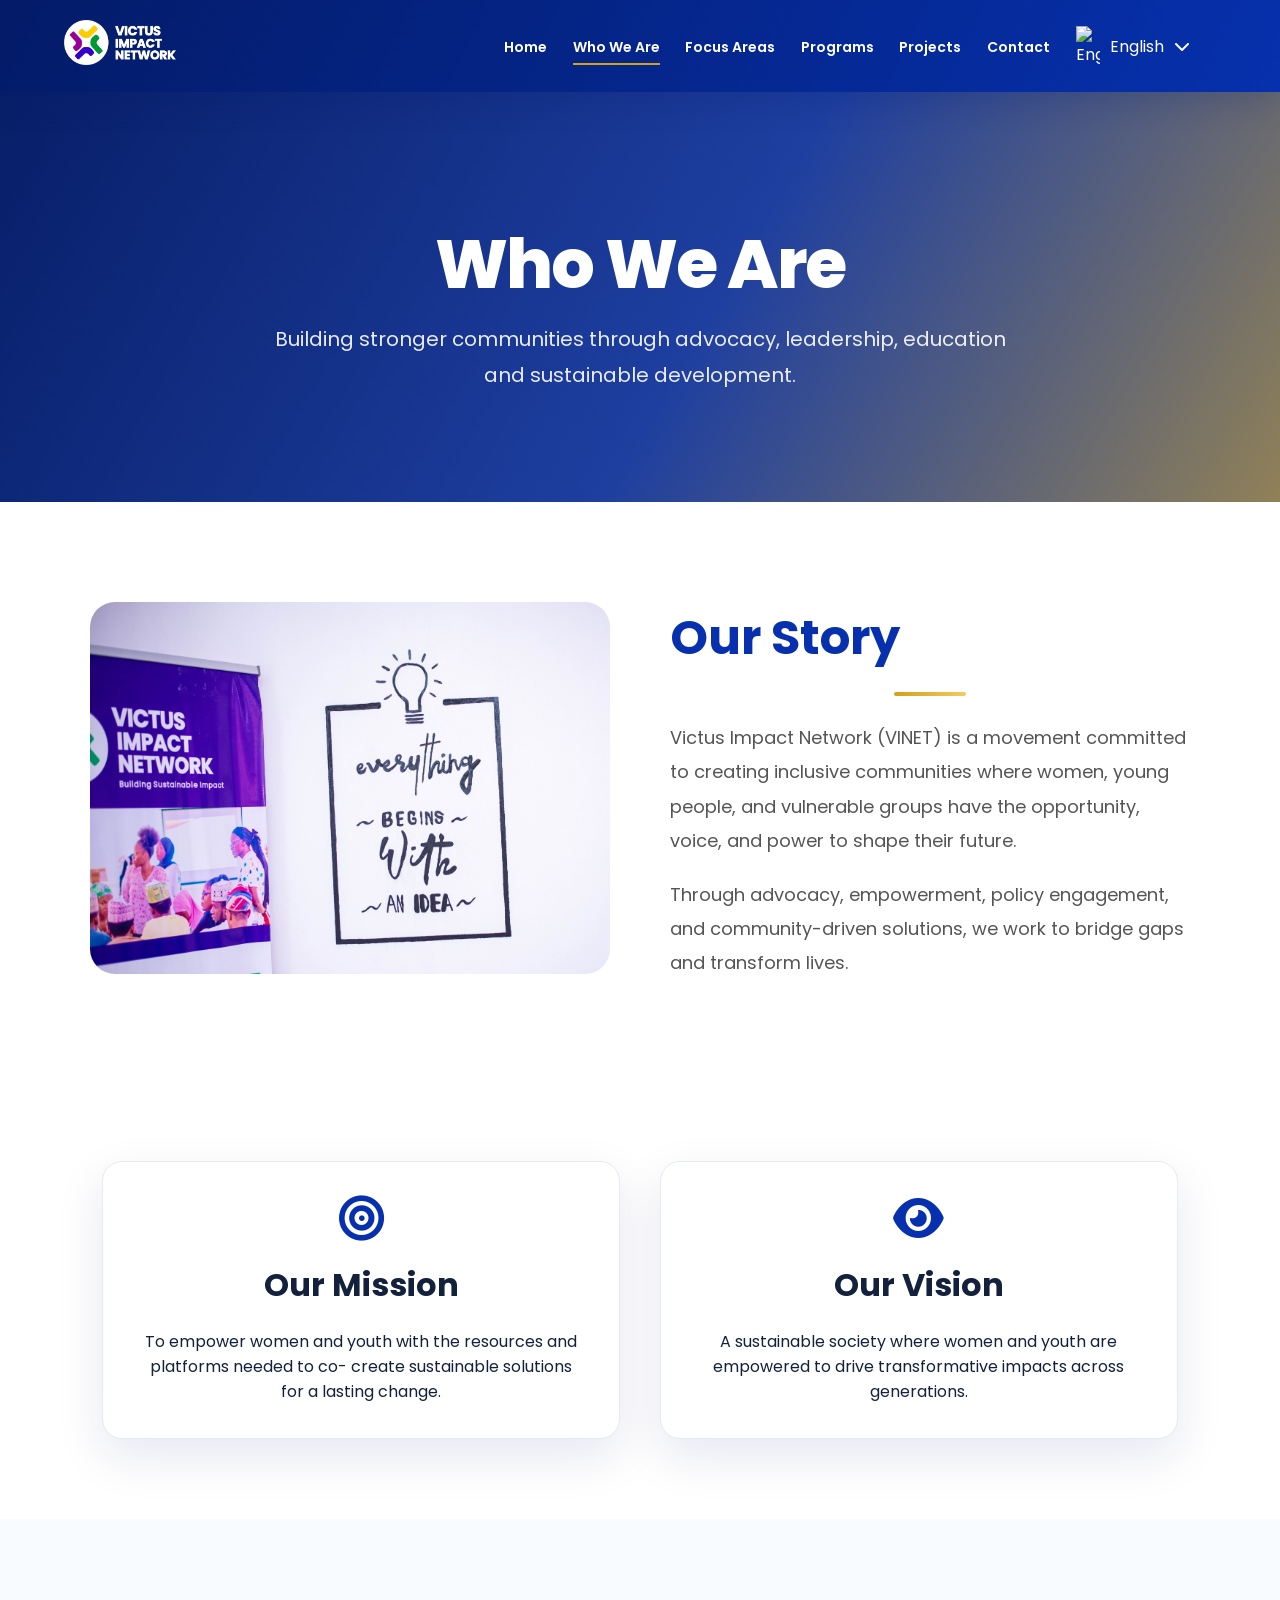
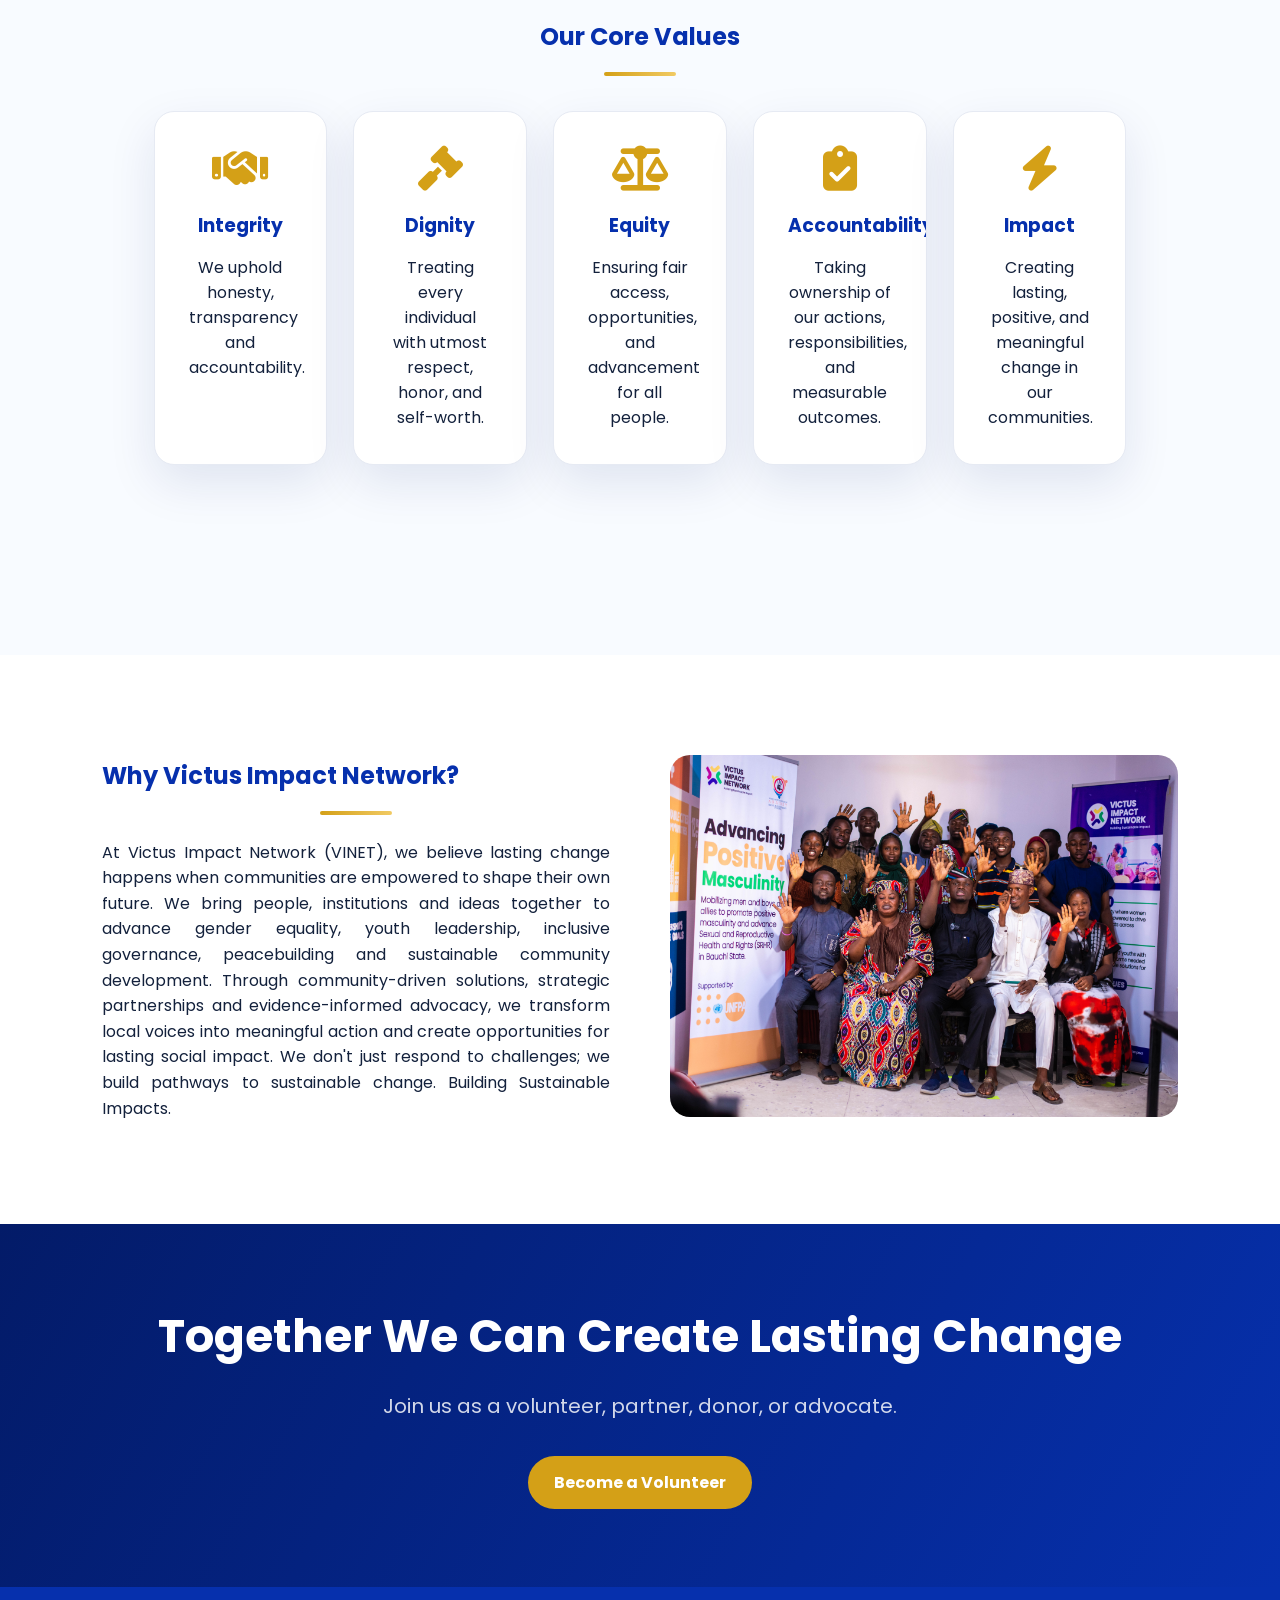
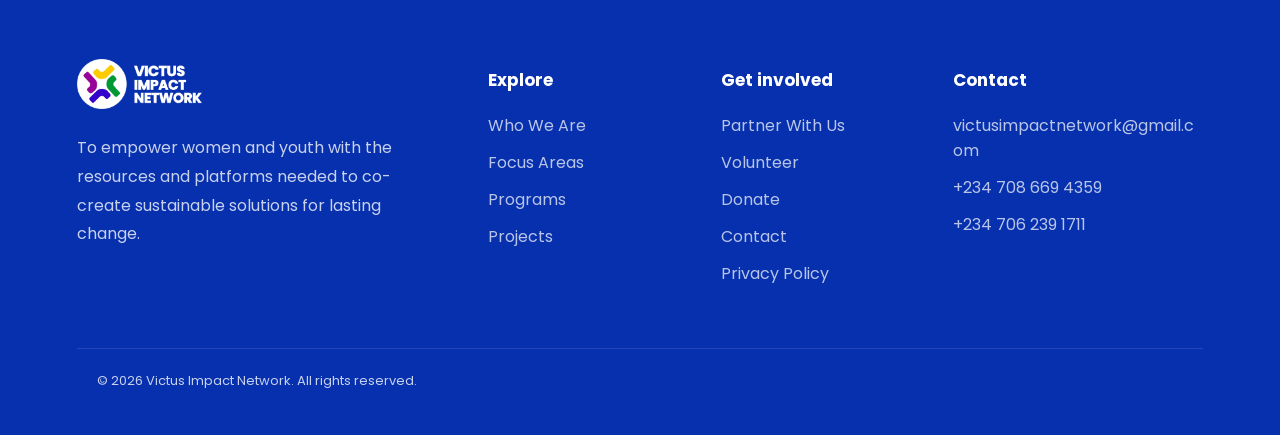
==== commit d49eaedd: "Add files via upload" ====
--- a/about.html
+++ b/about.html
@@ -172,111 +172,73 @@
 
 </section>
 
+
 <!-- =======================
 CORE VALUES
 ======================= -->
-
 <section class="values">
-
-<h2>Our Core Values</h2>
+  <h2>Our Core Values</h2>
+  <div class="title-line"></div>
+
+  <div class="value-grid">
+    <!-- 1. Integrity -->
+    <div class="value-card">
+      <i class="fa-solid fa-handshake"></i>
+      <h3>Integrity</h3>
+      <p>We uphold honesty, transparency and accountability.</p>
+    </div>
+
+    <!-- 2. Dignity -->
+    <div class="value-card">
+      <i class="fa-solid fa-gavel"></i>
+      <h3>Dignity</h3>
+      <p>Treating every individual with utmost respect, honor, and self-worth.</p>
+    </div>
+
+    <!-- 3. Equity -->
+    <div class="value-card">
+      <i class="fa-solid fa-scale-balanced"></i>
+      <h3>Equity</h3>
+      <p>Ensuring fair access, opportunities, and advancement for all people.</p>
+    </div>
+
+    <!-- 4. Accountability -->
+    <div class="value-card">
+      <i class="fa-solid fa-clipboard-check"></i>
+      <h3>Accountability</h3>
+      <p>Taking ownership of our actions, responsibilities, and measurable outcomes.</p>
+    </div>
+
+    <!-- 5. Impact -->
+    <div class="value-card">
+      <i class="fa-solid fa-bolt"></i>
+      <h3>Impact</h3>
+      <p>Creating lasting, positive, and meaningful change in our communities.</p>
+    </div>
+  </div>
+</section>
+
+<!-- =======================
+WHY CHOOSE US
+======================= -->
+
+<section class="why-us">
+
+<div class="why-left">
+
+<h2>Why Victus Impact Network?</h2>
 
 <div class="title-line"></div>
 
-<div class="value-grid">
-
-<div class="value-card">
-
-<i class="fa-solid fa-handshake"></i>
-
-<h3>Integrity</h3>
-
-<p>
-
-We uphold honesty,
-
-transparency and accountability.
-
-</p>
-
-</div>
-
-<div class="value-card">
-
-<i class="fa-solid fa-users"></i>
-
-<h3>Inclusion</h3>
-
-<p>
-
-Everyone deserves equal opportunities regardless of gender,
-
-background or ability.
-
-</p>
-
-</div>
-
-<div class="value-card">
-
-<i class="fa-solid fa-lightbulb"></i>
-
-<h3>Innovation</h3>
-
-<p>
-
-We embrace creative ideas that solve real problems.
-
-</p>
-
-</div>
-
-<div class="value-card">
-
-<i class="fa-solid fa-earth-africa"></i>
-
-<h3>Sustainability</h3>
-
-<p>
-
-Creating long-term impact through community ownership.
-
-</p>
-
-</div>
-
-</div>
-
-</section>
-
-<!-- =======================
-WHY CHOOSE US
-======================= -->
-
-<section class="why-us">
-
-<div class="why-left">
-
-<h2>Why Victus Impact Network?</h2>
-
-<div class="title-line"></div>
-
-<ul>
-
-<li>✔ Women & Youth Empowerment</li>
-
-<li>✔ Peace Building</li>
-
-<li>✔ Governance & Civic Engagement</li>
-
-<li>✔ Education & Capacity Development</li>
-
-<li>✔ Policy Advocacy</li>
-
-<li>✔ Community Development</li>
-
-<li>✔ Strategic Partnerships</li>
-
-</ul>
+<p>
+    At Victus Impact Network (VINET), we believe lasting change happens when communities are empowered to shape their own future. We bring people, institutions and ideas together to advance gender equality, youth leadership, inclusive governance, peacebuilding and sustainable community development.
+
+Through community-driven solutions, strategic partnerships and evidence-informed advocacy, we transform local voices into meaningful action and create opportunities for lasting social impact.
+
+We don't just respond to challenges; we build pathways to sustainable change.
+
+Building Sustainable Impacts.
+</p>
 
 </div>
 
--- a/style.css
+++ b/style.css
@@ -1697,6 +1697,23 @@
 
 }
 
+.value-grid {
+  display: grid;
+  grid-template-columns: repeat(5, 1fr); /* Spreads all 5 cards side-by-side in one row */
+  gap: 20px; /* Adjusts the space between your cards */
+  max-width: 1400px; /* Gives enough breathing room for 5 columns */
+  margin: 0 auto;
+  padding: 20px;
+}
+
+/* Responsive adjustment for tablets & smaller laptops so the cards don't get squished */
+@media (max-width: 1200px) {
+  .value-grid {
+    grid-template-columns: repeat(auto-fit, minmax(220px, 1fr));
+  }
+}
+
+
 .value-card{
 
 background:white;
@@ -1757,21 +1774,12 @@
 
 }
 
-.why-left ul{
-
-margin-top:30px;
-
-}
-
-.why-left li{
-
-font-size:20px;
-
-margin-bottom:20px;
-
-list-style:none;
-
-}
+.why-left p {
+  text-align: justify;
+  text-justify: inter-word; 
+  line-height: 1.6;      
+}
+
 
 /* =========================
 CTA
@@ -6901,48 +6909,48 @@
 body:not(.home-page) :is(.about-cta,.program-cta,.project-cta,.events-cta) p{color:rgba(255,255,255,.82)!important;}
 body:not(.home-page) :is(.about-cta,.program-cta,.project-cta,.events-cta) a{background:var(--vinet-gold)!important;border-radius:999px!important;color:#fff!important;padding:14px 26px!important;text-decoration:none;font-weight:700;display:inline-block;}
 
-.site-footer{background:var(--vinet-blue);color:rgba(255,255,255,.78);padding:72px clamp(24px,6vw,88px) 24px;}
+.site-footer{background:var(--vinet-blue);color:rgba(255,255,255,.78);padding:72px clamp(24px,6vw,88px) 24px;}
 .footer-grid{max-width:1240px;margin:auto;display:grid;grid-template-columns:2fr 1fr 1fr 1.4fr;gap:54px;}
 .footer-logo{width:125px;margin-bottom:18px;}
 .site-footer h3{color:#fff;font-size:17px;margin:8px 0 20px;}
 .site-footer p{line-height:1.8;margin:0 0 10px;}
 .site-footer a{display:block;color:rgba(255,255,255,.72);text-decoration:none;margin:0 0 12px;transition:.2s;}
 .site-footer a:hover{color:var(--vinet-gold);transform:translateX(3px);}
-.footer-bottom{max-width:1240px;margin:50px auto 0;padding-top:22px;border-top:1px solid rgba(255,255,255,.12);display:flex;justify-content:space-between;gap:20px;font-size:13px;}
-.footer-contact a{overflow-wrap:anywhere;}
-
-/* Keep the approved homepage content while matching the typography used on inner pages. */
-.home-page,
-.home-page button,
-.home-page input,
-.home-page select,
-.home-page textarea{font-family:"Poppins",sans-serif!important;}
-
-/* Homepage carousel calls to action. */
-.home-page .hero-button{
-  display:inline-flex;
-  align-items:center;
-  justify-content:center;
-  margin-top:22px;
-  padding:13px 28px;
-  border:2px solid #f5a623;
-  border-radius:999px;
-  background:#f5a623;
-  color:#fff;
-  font-weight:700;
-  text-decoration:none;
-  box-shadow:0 10px 24px rgba(0,0,0,.2);
-  transition:transform .25s ease,background .25s ease,box-shadow .25s ease;
-}
-.home-page .hero-button:hover,
-.home-page .hero-button:focus-visible{
-  transform:translateY(-3px);
-  background:#D4A017;
-  border-color:#D4A017;
-  color:#fff;
-  box-shadow:0 14px 30px rgba(0,0,0,.28);
-}
-.home-page .hero-button:focus-visible{outline:3px solid #fff;outline-offset:4px;}
+.footer-bottom{max-width:1240px;margin:50px auto 0;padding-top:22px;border-top:1px solid rgba(255,255,255,.12);display:flex;justify-content:space-between;gap:20px;font-size:13px;}
+.footer-contact a{overflow-wrap:anywhere;}
+
+/* Keep the approved homepage content while matching the typography used on inner pages. */
+.home-page,
+.home-page button,
+.home-page input,
+.home-page select,
+.home-page textarea{font-family:"Poppins",sans-serif!important;}
+
+/* Homepage carousel calls to action. */
+.home-page .hero-button{
+  display:inline-flex;
+  align-items:center;
+  justify-content:center;
+  margin-top:22px;
+  padding:13px 28px;
+  border:2px solid #f5a623;
+  border-radius:999px;
+  background:#f5a623;
+  color:#fff;
+  font-weight:700;
+  text-decoration:none;
+  box-shadow:0 10px 24px rgba(0,0,0,.2);
+  transition:transform .25s ease,background .25s ease,box-shadow .25s ease;
+}
+.home-page .hero-button:hover,
+.home-page .hero-button:focus-visible{
+  transform:translateY(-3px);
+  background:#D4A017;
+  border-color:#D4A017;
+  color:#fff;
+  box-shadow:0 14px 30px rgba(0,0,0,.28);
+}
+.home-page .hero-button:focus-visible{outline:3px solid #fff;outline-offset:4px;}
 
 .privacy-container{max-width:1040px!important;margin:-56px auto 80px!important;background:#fff;border-radius:24px;box-shadow:var(--vinet-shadow);position:relative;padding:clamp(26px,5vw,68px)!important;}
 .table-of-contents{background:var(--vinet-surface)!important;border-left:4px solid var(--vinet-gold)!important;border-radius:16px!important;}
@@ -7017,4 +7025,4 @@
   color: inherit;
   text-decoration: none;
   white-space: nowrap;
-}
+}
